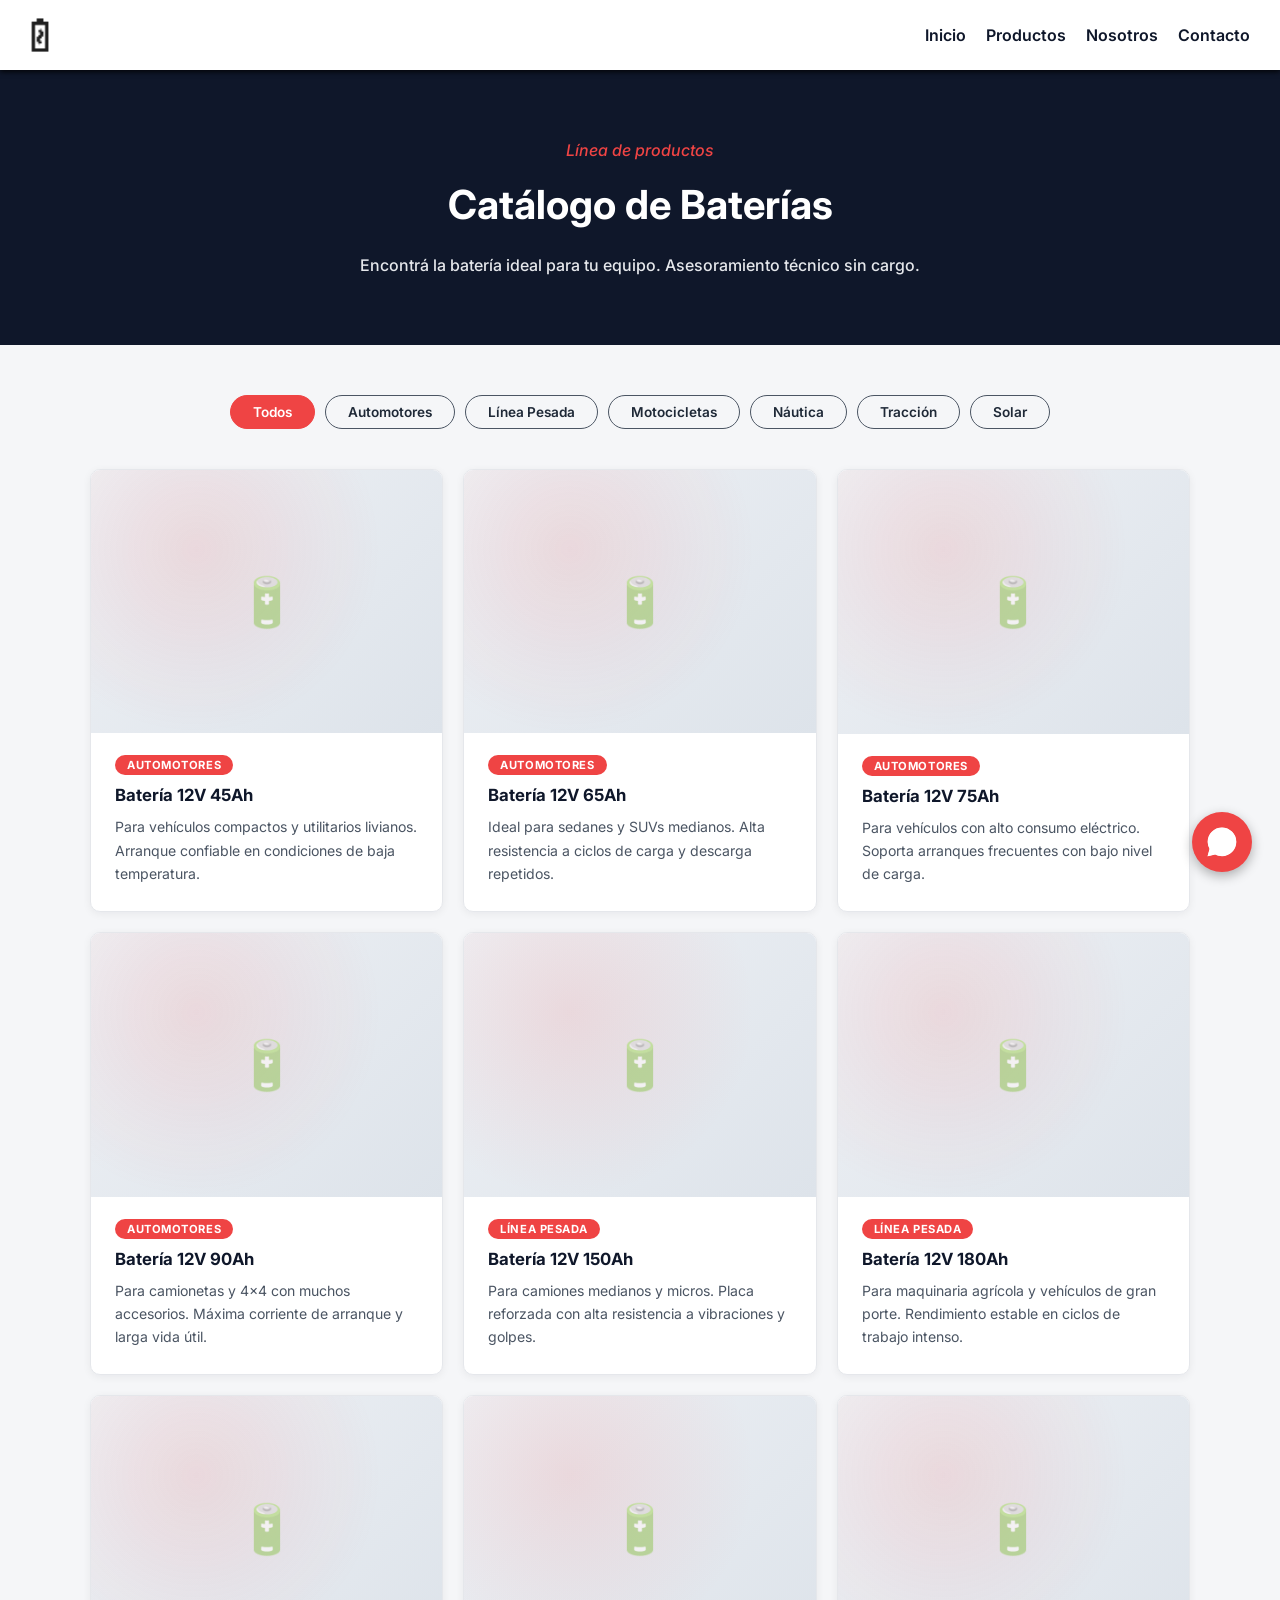
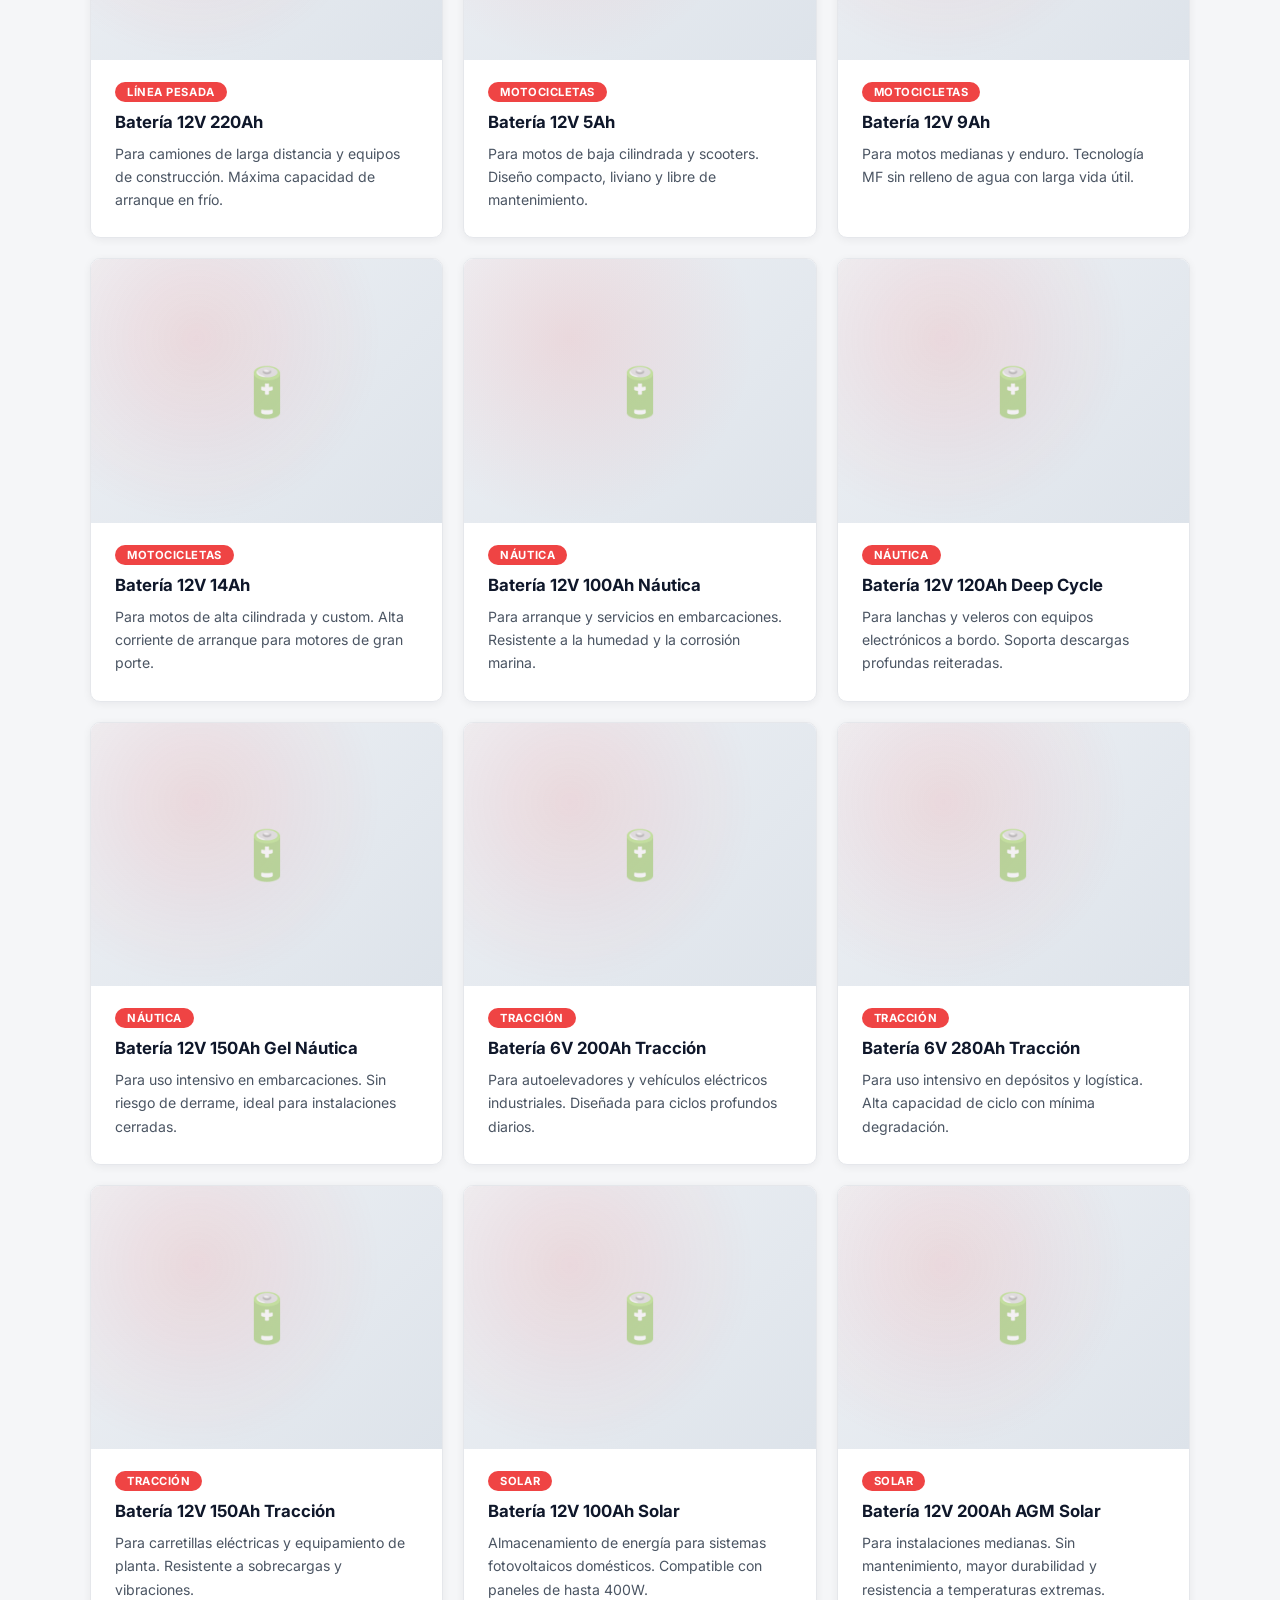
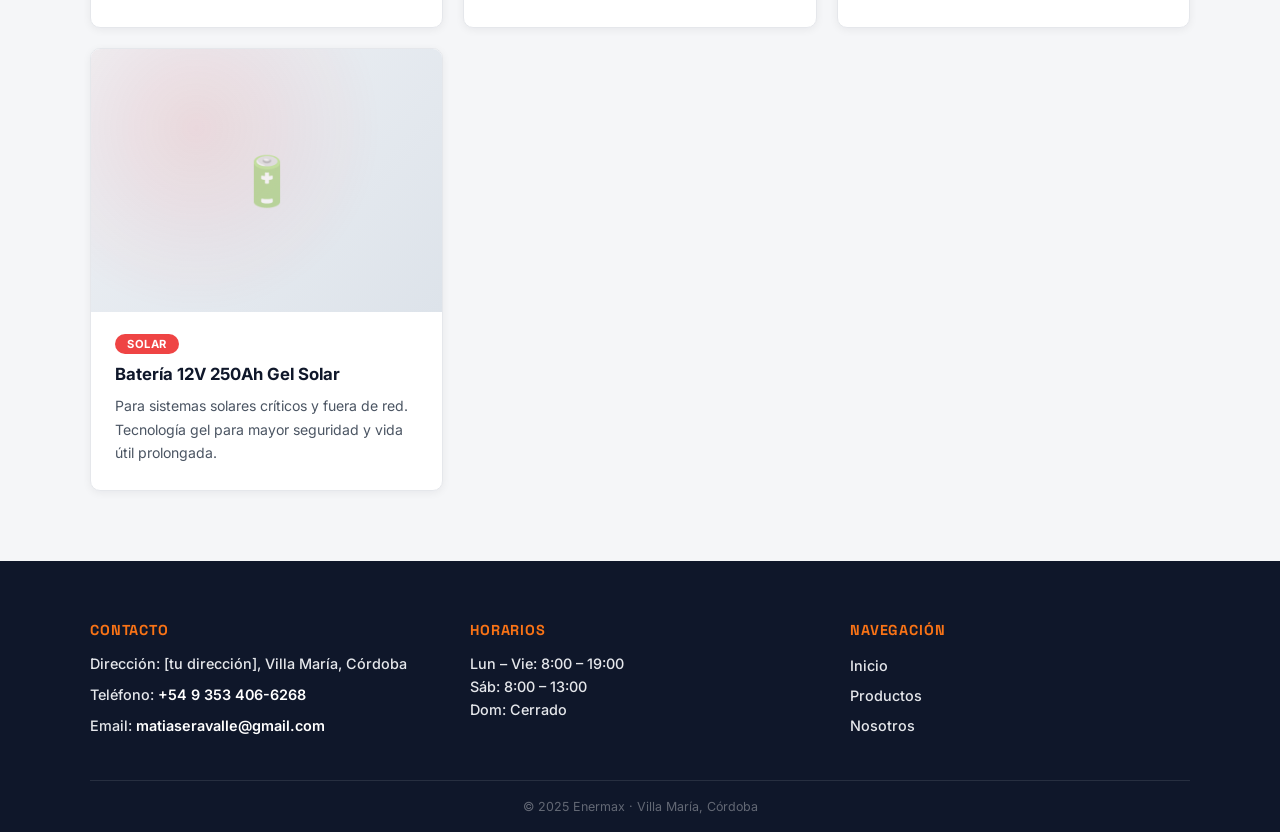
==== productos.html @ a3f7e670 "version 1 catalogo" ====
<!DOCTYPE html>
<html lang="es">
<head>
    <meta charset="UTF-8">
    <meta name="viewport" content="width=device-width, initial-scale=1.0">
    <meta name="description" content="Catálogo completo de baterías Enermax: automotores, línea pesada, motos, náutica, tracción y solar. Villa María, Córdoba.">
    <link rel="stylesheet" href="style.css">
    <link rel="stylesheet" href="productos.css">
    <title>Catálogo – Enermax</title>
    <link rel="preconnect" href="https://fonts.googleapis.com">
    <link rel="preconnect" href="https://fonts.gstatic.com" crossorigin>
    <link href="https://fonts.googleapis.com/css2?family=Inter:ital,opsz,wght@0,14..32,100..900;1,14..32,100..900&display=swap" rel="stylesheet">
    <link href="https://fonts.googleapis.com/css2?family=Space+Grotesk:wght@300..700&display=swap" rel="stylesheet">
</head>
<body>

    <header>
        <nav class="nav__container">
            <a href="index.html"><img src="imagenes/battery_change_24dp_1F1F1F_FILL0_wght400_GRAD0_opsz24.png" alt="Logo de Enermax" class="logo"></a>

            <button class="nav__toggle" id="navToggle" aria-label="Abrir menú" aria-expanded="false" aria-controls="navMenu">
                <span class="nav__toggle-bar"></span>
                <span class="nav__toggle-bar"></span>
                <span class="nav__toggle-bar"></span>
            </button>

            <ul class="ul__container" id="navMenu">
                <li class="link"><a href="index.html">Inicio</a></li>
                <li class="link"><a href="#catalogo">Productos</a></li>
                <li class="link"><a href="index.html#about">Nosotros</a></li>
                <li class="link"><a href="index.html#contacto">Contacto</a></li>
            </ul>
        </nav>
    </header>

    <main>
        <section class="cat__banner">
            <div class="cat__banner-content">
                <span class="cat__label">Línea de productos</span>
                <h1 class="cat__banner-title">Catálogo de Baterías</h1>
                <p class="cat__banner-desc">Encontrá la batería ideal para tu equipo. Asesoramiento técnico sin cargo.</p>
            </div>
        </section>

        <section class="catalogo__section" id="catalogo">
            <div class="filtros__container" role="group" aria-label="Filtrar por categoría">
                <button class="filtro__btn active" data-cat="todos">Todos</button>
                <button class="filtro__btn" data-cat="automotores">Automotores</button>
                <button class="filtro__btn" data-cat="pesada">Línea Pesada</button>
                <button class="filtro__btn" data-cat="motocicletas">Motocicletas</button>
                <button class="filtro__btn" data-cat="nautica">Náutica</button>
                <button class="filtro__btn" data-cat="traccion">Tracción</button>
                <button class="filtro__btn" data-cat="solar">Solar</button>
            </div>

            <div class="catalogo__grid" id="catalogoGrid"></div>
        </section>

        <!-- Modal de detalle de producto -->
        <div class="modal__overlay" id="prodModal" aria-hidden="true">
            <div class="modal" role="dialog" aria-modal="true" aria-labelledby="modalNombre">
                <button class="modal__close" id="modalClose" aria-label="Cerrar">&times;</button>
                <div class="modal__img" id="modalImg"></div>
                <div class="modal__body">
                    <span class="prod__badge" id="modalBadge"></span>
                    <h3 class="modal__nombre" id="modalNombre"></h3>
                    <p class="modal__desc" id="modalDesc"></p>
                    <a class="modal__wsp" id="modalWsp" href="#" target="_blank" rel="noopener noreferrer">
                        <img src="imagenes/WhatsApp.svg" alt="">
                        Consultar por WhatsApp
                    </a>
                </div>
            </div>
        </div>
    </main>

    <footer class="footer" id="contacto">
        <div class="footer__container">
            <div class="footer__col">
                <h3 class="footer__heading">Contacto</h3>
                <address class="footer__address">
                    <p>Dirección: [tu dirección], Villa María, Córdoba</p>
                    <p>Teléfono: <a href="tel:+5493534066268">+54 9 353 406-6268</a></p>
                    <p>Email: <a href="mailto:matiaseravalle@gmail.com">matiaseravalle@gmail.com</a></p>
                </address>
            </div>
            <div class="footer__col">
                <h3 class="footer__heading">Horarios</h3>
                <p>Lun – Vie: 8:00 – 19:00</p>
                <p>Sáb: 8:00 – 13:00</p>
                <p>Dom: Cerrado</p>
            </div>
            <div class="footer__col">
                <h3 class="footer__heading">Navegación</h3>
                <ul class="footer__nav-list">
                    <li><a href="index.html">Inicio</a></li>
                    <li><a href="#catalogo">Productos</a></li>
                    <li><a href="index.html#about">Nosotros</a></li>
                </ul>
            </div>
        </div>
        <div class="footer__bottom">
            <p>© 2025 Enermax · Villa María, Córdoba</p>
        </div>
    </footer>

    <a href="https://wa.me/5493534066268?text=Hola!%20Quiero%20consultar%20sobre%20bater%C3%ADas%20en%20Enermax." class="whatsapp-float" target="_blank" rel="noopener noreferrer" aria-label="Contactar por WhatsApp">
        <img src="imagenes/WhatsApp.svg" alt="WhatsApp">
    </a>

    <script src="productos.js"></script>
</body>
</html>
---- style.css ----
:root {
    --color-principal: #1F2937;
    --color-secundario: #4B5563;
    --color-acento: #F97316;
    --color-texto: #000000;
    --color-fondo: #FFFFFF;
    --color-terciario: #0F172A;
    --color-resalto: #EF4444;
    --color-claro: #E5E7EB;
}

html {
    overflow-x: hidden;
}

* {
    scroll-behavior: smooth;
    box-sizing: border-box;
}

body {
    margin: 0;
    font-family: "Inter", sans-serif;
    box-sizing: border-box;
    overflow-x: hidden;
}

header {
    position: fixed;
    top: 0;
    left: 0;
    width: 100%;
    height: 70px;
    background-color: #fff;
    z-index: 1000;
    box-shadow: 0 2px 5px #000c;
}

.nav__container {
    margin: 0;
    display: flex;
    justify-content: space-between;
    align-items: center;
    padding: 0px 20px;
    height: 100%;
}

.logo {
    height: 40px;
    width: auto;
    display: block;
}

.nav__toggle {
    display: none;
    flex-direction: column;
    justify-content: center;
    gap: 5px;
    width: 30px;
    height: 24px;
    background: none;
    border: none;
    cursor: pointer;
    padding: 0;
}

.nav__toggle-bar {
    display: block;
    width: 100%;
    height: 3px;
    background-color: var(--color-terciario);
    border-radius: 2px;
    transition: all 0.3s ease;
}

.nav__toggle.active .nav__toggle-bar:nth-child(1) {
    transform: translateY(8px) rotate(45deg);
}

.nav__toggle.active .nav__toggle-bar:nth-child(2) {
    opacity: 0;
}

.nav__toggle.active .nav__toggle-bar:nth-child(3) {
    transform: translateY(-8px) rotate(-45deg);
}

.ul__container {
    display: flex;
    flex-direction: row;
    list-style: none;
    margin: 0;
    padding: 0;
}

.link a {
    text-decoration: none;
    color: var(--color-terciario);
    padding: 10px 0;
    margin: 0 10px;
    font-weight: 600;
    position: relative;
}

.link a::after {
    content: '';
    position: absolute;
    width: 0;
    height: 2px;
    bottom: 10px;
    left: 0;
    background-color: var(--color-acento);
    transition: width 0.3s ease;
}

.link a:hover::after {
    width: 100%;
}

.hero {
    display: flex;
    height: calc(100vh - 70px);
    margin-top: 70px;
    background-image:
        linear-gradient(100deg, rgba(15, 23, 42, 0.92) 0%, rgba(15, 23, 42, 0.55) 45%, rgba(15, 23, 42, 0.15) 100%),
        url("imagenes/Gemini_Generated_Image_a4xaea4xaea4xaea.png");
    background-position: center;
    background-repeat: no-repeat;
    background-size: cover;
    align-items: center;
}

.hero__content {
    display: flex;
    flex-direction: column;
    color: var(--color-fondo);
    padding: 40px;
    text-align: left;
    max-width: 500px;
    width: 90%;
    margin-left: 30px;
    align-items: flex-start;
}

h1,
.hero__subtitulo,
.btn__container {
    padding: 10px 0;
}

h1 {
    margin: 0;
    font-size: 3.5em;
    color: var(--color-fondo);
}

.hero__subtitulo {
    color: var(--color-resalto);
    margin: 0;
    font-size: 1.3em;
    margin-top: -10px;
}

.hero__p {
    color: var(--color-claro);
    text-align: justify;
    margin: 0;
}

.btn__container {
    display: flex;
    gap: 30px;
}

#btn__baterias,
#btn__ubi {
    padding: 12px 30px;
    margin: 0;
    margin-top: 20px;
}

#btn__baterias {
    border-radius: 6px;
    border: 1.5px solid #EF4444;
    background-color: #EF4444;
    color: #fff;
}

#btn__ubi {
    border-radius: 6px;
    border: 1.5px solid var(--color-fondo);
    background-color: transparent;
    color: var(--color-fondo);
}

#btn__ubi:hover {
    cursor: pointer;
    border: 1.5px solid var(--color-resalto);
    color: var(--color-resalto);
    transition: all .1s ease-in;
}

#btn__baterias:hover {
    cursor: pointer;
    background-color: #cd3322;
    transition: all .1s ease-in;
    border-color: #cd3322;
}

.categorias__container {
    padding: 60px 20px;
    background-color: #f5f6f8;
}

.cat__label {
    font-weight: 500;
    color: var(--color-acento);
    font-style: oblique;
    display: block;
}

.cat__title {
    text-align: start;
    color: var(--color-principal);
    font-size: 2rem;
    margin-bottom: 40px;
    margin-top: 0;
}

.grid__categorias {
    display: grid;
    grid-template-columns: repeat(3, 1fr);
    gap: 20px;
    max-width: 1000px;
    margin: 0 auto;
}

.cat__item {
    display: flex;
    flex-direction: column;
    justify-content: center;
    align-items: center;
    gap: 12px;
    height: 150px;
    background-color: #f8fafc;
    border: 1px solid var(--color-secundario);
    border-radius: 8px;
    box-shadow: 0 2px 8px rgba(15, 23, 42, 0.06);
    text-decoration: none;
    transition: all 0.3s ease;
}

.cat__item h3 {
    color: var(--color-terciario);
    font-size: 1.3rem;
    font-weight: 600;
    margin: 0;
}

.cat__item:hover {
    transform: translateY(-5px);
    box-shadow: 0 10px 20px #0002;
    border-color: var(--color-resalto);
}

.cat__cta {
    font-size: 0.8rem;
    color: var(--color-secundario);
    font-weight: 500;
    transition: color 0.3s ease;
}

.cat__item:hover .cat__cta {
    color: var(--color-resalto);
    cursor: pointer;
}

.about__section {
    padding: 30px;
    display: flex;
    flex-direction: column;
    gap: 30px;
}

.about__main-content {
    display: flex;
    flex-direction: row;
    justify-content: space-around;
    align-items: center;
    background-color: #fff;
    padding: 40px;
    border-radius: 10px;
    border: 1.5px solid var(--color-principal);
}

.map__content {
    border-radius: 8px;
    box-shadow: 0 0 20px 1px #0009;
}

.about__section h2 {
    font-family: "Space Grotesk", sans-serif;
    color: var(--color-acento);
}

.about__section p {
    color: var(--color-terciario);
    font-weight: 500;
    text-align: justify;
    padding-right: 20px;
}

.about__map {
    display: flex;
    flex-direction: column;
    width: 100%;
    justify-content: center;
    align-items: center;
    margin: 0;
    margin-right: 0px;
}

.about__map iframe {
    width: 100%;          /* Ocupa todo el ancho disponible... */
    max-width: 300px;      /* ...pero como máximo se clava en 300px (acá manejás el tamaño) */
    aspect-ratio: 3 / 2;  /* Fuerza a que el mapa sea siempre la misma proporción */
    height: auto;         /* Permite que la altura se adapte a la proporción del ancho */
    border-radius: 12px;  /* Esquinas redondeadas que combinan con el resto de las tarjetas */
}

/* Footer */
.footer {
    background-color: var(--color-terciario);
    color: var(--color-fondo);
    padding: 60px 40px 0;
}

.footer__container {
    display: grid;
    grid-template-columns: repeat(3, 1fr);
    gap: 40px;
    max-width: 1100px;
    margin: 0 auto;
    padding-bottom: 40px;
    border-bottom: 1px solid rgba(255, 255, 255, 0.1);
}

.footer__heading {
    color: var(--color-acento);
    font-family: "Space Grotesk", sans-serif;
    font-size: 0.9rem;
    text-transform: uppercase;
    letter-spacing: 0.06em;
    margin: 0 0 16px;
}

.footer__address {
    display: flex;
    flex-direction: column;
    gap: 8px;
    font-style: normal;
}

.footer__col p {
    color: var(--color-claro);
    font-weight: 500;
    margin: 0 0 6px;
    font-size: 0.9rem;
}

.footer__address a {
    color: var(--color-fondo);
    text-decoration: none;
    font-weight: 600;
}

.footer__address a:hover {
    color: var(--color-acento);
}

.footer__wa-btn {
    display: inline-block;
    margin-top: 16px;
    padding: 9px 18px;
    background-color: var(--color-acento);
    color: #fff;
    text-decoration: none;
    border-radius: 6px;
    font-size: 0.85rem;
    font-weight: 600;
    transition: background-color 0.2s ease;
}

.footer__wa-btn:hover {
    background-color: var(--color-resalto);
    color: #fff;
}

.footer__nav-list {
    list-style: none;
    margin: 0;
    padding: 0;
    display: flex;
    flex-direction: column;
    gap: 10px;
}

.footer__nav-list a {
    color: var(--color-claro);
    text-decoration: none;
    font-weight: 500;
    font-size: 0.9rem;
    transition: color 0.2s ease;
}

.footer__nav-list a:hover {
    color: var(--color-acento);
}

.footer__bottom {
    text-align: center;
    padding: 18px 20px;
    color: rgba(255, 255, 255, 0.35);
    font-size: 0.78rem;
}

.footer__bottom p {
    margin: 0;
}

/* WhatsApp flotante */
.whatsapp-float {
    position: fixed;
    bottom: 28px;
    right: 28px;
    z-index: 1000;
    width: 60px;
    height: 60px;
    background-color: var(--color-resalto);
    border-radius: 50%;
    display: flex;
    align-items: center;
    justify-content: center;
    box-shadow: 0 4px 12px rgba(0, 0, 0, 0.3);
    transition: transform 0.2s ease, box-shadow 0.2s ease;
}

.whatsapp-float:hover {
    transform: scale(1.1);
    box-shadow: 0 6px 18px rgba(0, 0, 0, 0.35);
}

.whatsapp-float img {
    width: 34px;
    height: 34px;
    filter: brightness(0) invert(1);
}


/* ============================
   RESPONSIVE - Tablets y móviles
   ============================ */
@media (max-width: 768px) {

    /* Nav hamburguesa */
    .nav__toggle {
        display: flex;
    }

    .ul__container {
        position: fixed;
        top: 70px;
        left: 0;
        width: 100%;
        flex-direction: column;
        align-items: stretch;
        background-color: #fff;
        box-shadow: 0 4px 10px #0002;
        max-height: 0;
        overflow: hidden;
        transition: max-height 0.35s ease;
    }

    .ul__container.active {
        max-height: 300px;
    }

    .link {
        width: 100%;
        text-align: center;
        border-bottom: 1px solid #f0f0f0;
    }

    .link a {
        display: block;
        padding: 15px 0;
        margin: 0;
    }

    /* Hero (sin imagen de fondo en mobile) */
    .hero {
        height: auto;
        min-height: auto;
        margin-top: 70px;
        background-image: none;
        background-color: var(--color-terciario);
        padding: 50px 20px;
    }

    .hero__content {
        margin-left: 0;
        max-width: 100%;
        width: 100%;
        padding: 0;
        align-items: center;
        text-align: center;
    }

    h1 {
        font-size: 2.2em;
        padding: 0;
    }

    .hero__subtitulo {
        position: static;
        font-size: 1.1em;
        margin-top: 8px;
    }

    .hero__p {
        text-align: center;
        margin-top: 15px;
    }

    .btn__container {
        flex-direction: column;
        width: 100%;
        gap: 15px;
        margin-top: 20px;
    }

    #btn__baterias,
    #btn__ubi {
        width: 100%;
    }

    /* Categorías */
    .categorias__container {
        padding: 40px 15px;
    }

    .grid__categorias {
        grid-template-columns: repeat(2, 1fr);
        gap: 15px;
    }

    /* Sobre nosotros */
    .about__section {
        padding: 20px;
    }

    .about__main-content {
        flex-direction: column;
        padding: 25px;
    }

    .about__map {
        margin-right: 0;
        margin-top: 20px;
    }

    .about__map iframe {
        max-width: 100%;
    }

    /* Footer */
    .footer {
        padding: 40px 20px 0;
    }

    .footer__container {
        grid-template-columns: 1fr;
        gap: 28px;
    }
}

/* ============================
   Celulares chicos
   ============================ */
@media (max-width: 480px) {

    h1 {
        font-size: 1.6em;
    }

    .hero__subtitulo {
        font-size: 1.1em;
    }

    .grid__categorias {
        grid-template-columns: 1fr;
    }

    .cat__title {
        font-size: 1.5rem;
    }
}
---- productos.css ----
/* === Banner === */
.cat__banner {
    margin-top: 70px;
    background-color: var(--color-terciario);
    padding: 70px 20px;
    text-align: center;
}

.cat__banner-content {
    max-width: 600px;
    margin: 0 auto;
}

/* Animación de entrada del banner */
.cat__banner .cat__label {
    animation: fadeDown 0.6s ease both;
}

.cat__banner-title {
    animation: fadeDown 0.6s ease 0.1s both;
}

.cat__banner-desc {
    animation: fadeDown 0.6s ease 0.2s both;
}

@keyframes fadeDown {
    from {
        opacity: 0;
        transform: translateY(-15px);
    }
    to {
        opacity: 1;
        transform: translateY(0);
    }
}

.cat__banner .cat__label {
    font-weight: 500;
    color: var(--color-resalto);
    font-style: oblique;
    display: block;
    margin-bottom: 10px;
}

.cat__banner-title {
    color: var(--color-fondo);
    font-size: 2.5rem;
    margin: 0 0 16px;
}

.cat__banner-desc {
    color: var(--color-claro);
    margin: 0;
    font-size: 1rem;
    font-weight: 500;
}

/* === Sección catálogo === */
.catalogo__section {
    padding: 50px 20px 70px;
    background-color: #f5f6f8;
    min-height: 100vh;
}

/* === Filtros === */
.filtros__container {
    display: flex;
    flex-wrap: wrap;
    gap: 10px;
    justify-content: center;
    margin-bottom: 40px;
}

.filtro__btn {
    padding: 8px 22px;
    border-radius: 30px;
    border: 1.5px solid var(--color-secundario);
    background-color: transparent;
    color: var(--color-principal);
    font-family: "Inter", sans-serif;
    font-weight: 600;
    font-size: 0.85rem;
    cursor: pointer;
    transition: all 0.2s ease;
}

.filtro__btn:hover,
.filtro__btn.active {
    background-color: var(--color-resalto);
    border-color: var(--color-resalto);
    color: #fff;
}

.filtro__btn:hover {
    transform: translateY(-2px);
}

.filtro__btn:active {
    transform: translateY(0);
}

/* === Grid de productos === */
.catalogo__grid {
    display: grid;
    grid-template-columns: repeat(3, 1fr);
    gap: 20px;
    max-width: 1100px;
    margin: 0 auto;
}

/* === Tarjeta de producto === */
.prod__card {
    background-color: #fff;
    border: 1px solid var(--color-claro);
    border-radius: 10px;
    overflow: hidden;
    box-shadow: 0 2px 8px rgba(15, 23, 42, 0.06);
    transition: transform 0.3s ease, box-shadow 0.3s ease, border-color 0.3s ease;
    display: flex;
    flex-direction: column;
    /* Estado inicial para la animación de aparición */
    opacity: 0;
    transform: translateY(20px);
    animation: cardIn 0.45s ease forwards;
}

.prod__card {
    cursor: pointer;
}

.prod__card:hover {
    transform: translateY(-6px);
    box-shadow: 0 12px 26px rgba(0, 0, 0, 0.12);
    border-color: var(--color-resalto);
}

.prod__card:focus-visible {
    outline: 2px solid var(--color-resalto);
    outline-offset: 3px;
}

@keyframes cardIn {
    to {
        opacity: 1;
        transform: translateY(0);
    }
}

/* Área de imagen del producto */
.prod__img {
    position: relative;
    width: 100%;
    aspect-ratio: 4 / 3;
    background:
        radial-gradient(circle at 30% 30%, rgba(239, 68, 68, 0.12), transparent 60%),
        linear-gradient(135deg, #eef1f5 0%, #dde3ea 100%);
    display: flex;
    align-items: center;
    justify-content: center;
    overflow: hidden;
}

.prod__img img {
    width: 100%;
    height: 100%;
    object-fit: cover;
    transition: transform 0.4s ease;
}

.prod__card:hover .prod__img img {
    transform: scale(1.05);
}

.prod__img-icon {
    font-size: 3rem;
    opacity: 0.55;
    filter: grayscale(0.2);
    transition: transform 0.4s ease;
}

.prod__card:hover .prod__img-icon {
    transform: scale(1.12);
}

/* Cuerpo de la tarjeta */
.prod__body {
    padding: 22px 24px 26px;
    display: flex;
    flex-direction: column;
    gap: 10px;
}

/* El badge entra con un pequeño rebote al pasar el mouse */
.prod__card:hover .prod__badge {
    transform: scale(1.06);
}

.prod__badge {
    transition: transform 0.25s ease;
}

.prod__badge {
    display: inline-block;
    padding: 3px 12px;
    background-color: var(--color-resalto);
    color: #fff;
    font-size: 0.7rem;
    font-weight: 700;
    border-radius: 30px;
    text-transform: uppercase;
    letter-spacing: 0.05em;
    align-self: flex-start;
}

.prod__nombre {
    color: var(--color-terciario);
    font-size: 1.05rem;
    font-weight: 700;
    margin: 0;
}

.prod__desc {
    color: var(--color-secundario);
    font-size: 0.88rem;
    line-height: 1.65;
    margin: 0;
}

/* === Sin resultados === */
.catalogo__vacio {
    grid-column: 1 / -1;
    text-align: center;
    padding: 60px 20px;
    color: var(--color-secundario);
    font-weight: 500;
}

/* === Responsive === */
@media (max-width: 768px) {
    .cat__banner {
        padding: 50px 20px;
    }

    .cat__banner-title {
        font-size: 1.9rem;
    }

    .catalogo__grid {
        grid-template-columns: repeat(2, 1fr);
    }
}

@media (max-width: 480px) {
    .cat__banner-title {
        font-size: 1.5rem;
    }

    .catalogo__grid {
        grid-template-columns: 1fr;
    }

    .filtros__container {
        gap: 8px;
    }

    .filtro__btn {
        font-size: 0.8rem;
        padding: 7px 16px;
    }
}

/* === Modal de detalle === */
.modal__overlay {
    position: fixed;
    inset: 0;
    z-index: 1000;
    display: flex;
    align-items: center;
    justify-content: center;
    padding: 20px;
    background-color: rgba(15, 23, 42, 0.6);
    backdrop-filter: blur(3px);
    opacity: 0;
    visibility: hidden;
    transition: opacity 0.25s ease, visibility 0.25s ease;
}

.modal__overlay.active {
    opacity: 1;
    visibility: visible;
}

.modal {
    position: relative;
    background-color: #fff;
    border-radius: 14px;
    overflow: hidden;
    width: 100%;
    max-width: 460px;
    box-shadow: 0 20px 50px rgba(0, 0, 0, 0.3);
    transform: translateY(20px) scale(0.97);
    transition: transform 0.25s ease;
}

.modal__overlay.active .modal {
    transform: translateY(0) scale(1);
}

.modal__close {
    position: absolute;
    top: 12px;
    right: 12px;
    width: 36px;
    height: 36px;
    border: none;
    border-radius: 50%;
    background-color: rgba(255, 255, 255, 0.85);
    color: var(--color-terciario);
    font-size: 1.6rem;
    line-height: 1;
    cursor: pointer;
    display: flex;
    align-items: center;
    justify-content: center;
    transition: background-color 0.2s ease, transform 0.2s ease;
}

.modal__close:hover {
    background-color: var(--color-resalto);
    color: #fff;
    transform: rotate(90deg);
}

.modal__img {
    width: 100%;
    aspect-ratio: 4 / 3;
    background:
        radial-gradient(circle at 30% 30%, rgba(239, 68, 68, 0.12), transparent 60%),
        linear-gradient(135deg, #eef1f5 0%, #dde3ea 100%);
    display: flex;
    align-items: center;
    justify-content: center;
    overflow: hidden;
}

.modal__img img {
    width: 100%;
    height: 100%;
    object-fit: cover;
}

.modal__img .prod__img-icon {
    font-size: 4rem;
    opacity: 0.55;
}

.modal__body {
    padding: 24px 26px 28px;
    display: flex;
    flex-direction: column;
    gap: 12px;
}

.modal__nombre {
    color: var(--color-terciario);
    font-size: 1.35rem;
    font-weight: 700;
    margin: 0;
}

.modal__desc {
    color: var(--color-secundario);
    font-size: 0.95rem;
    line-height: 1.7;
    margin: 0;
}

.modal__wsp {
    display: inline-flex;
    align-items: center;
    justify-content: center;
    gap: 10px;
    margin-top: 6px;
    padding: 13px 20px;
    background-color: #25d366;
    color: #fff;
    font-weight: 700;
    font-size: 0.95rem;
    text-decoration: none;
    border-radius: 30px;
    transition: background-color 0.2s ease, transform 0.2s ease;
}

.modal__wsp img {
    width: 22px;
    height: 22px;
}

.modal__wsp:hover {
    background-color: #1ebe57;
    transform: translateY(-2px);
}

/* === Accesibilidad: desactivar animaciones si el usuario lo prefiere === */
@media (prefers-reduced-motion: reduce) {
    .cat__banner .cat__label,
    .cat__banner-title,
    .cat__banner-desc,
    .prod__card {
        animation: none;
        opacity: 1;
        transform: none;
    }

    .prod__card,
    .filtro__btn,
    .prod__badge,
    .modal,
    .modal__overlay,
    .modal__close,
    .modal__wsp {
        transition: none;
    }
}
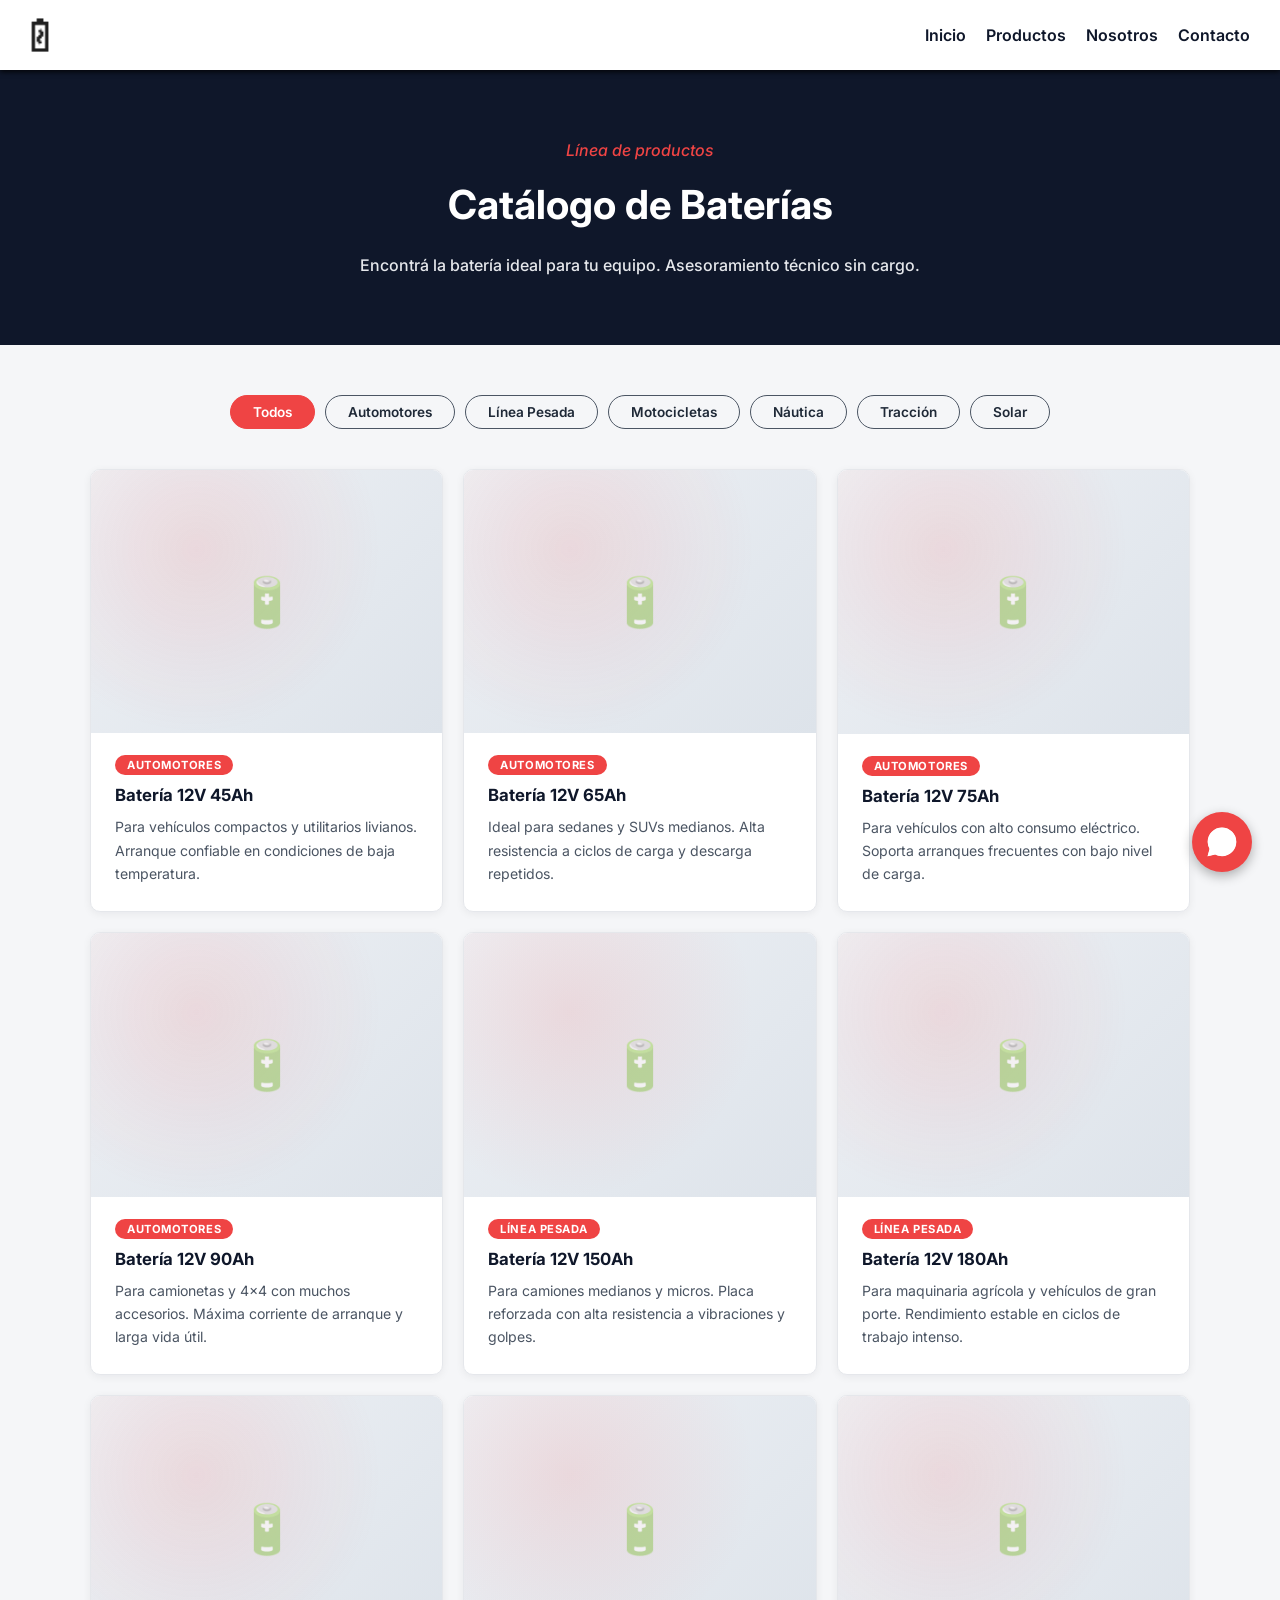
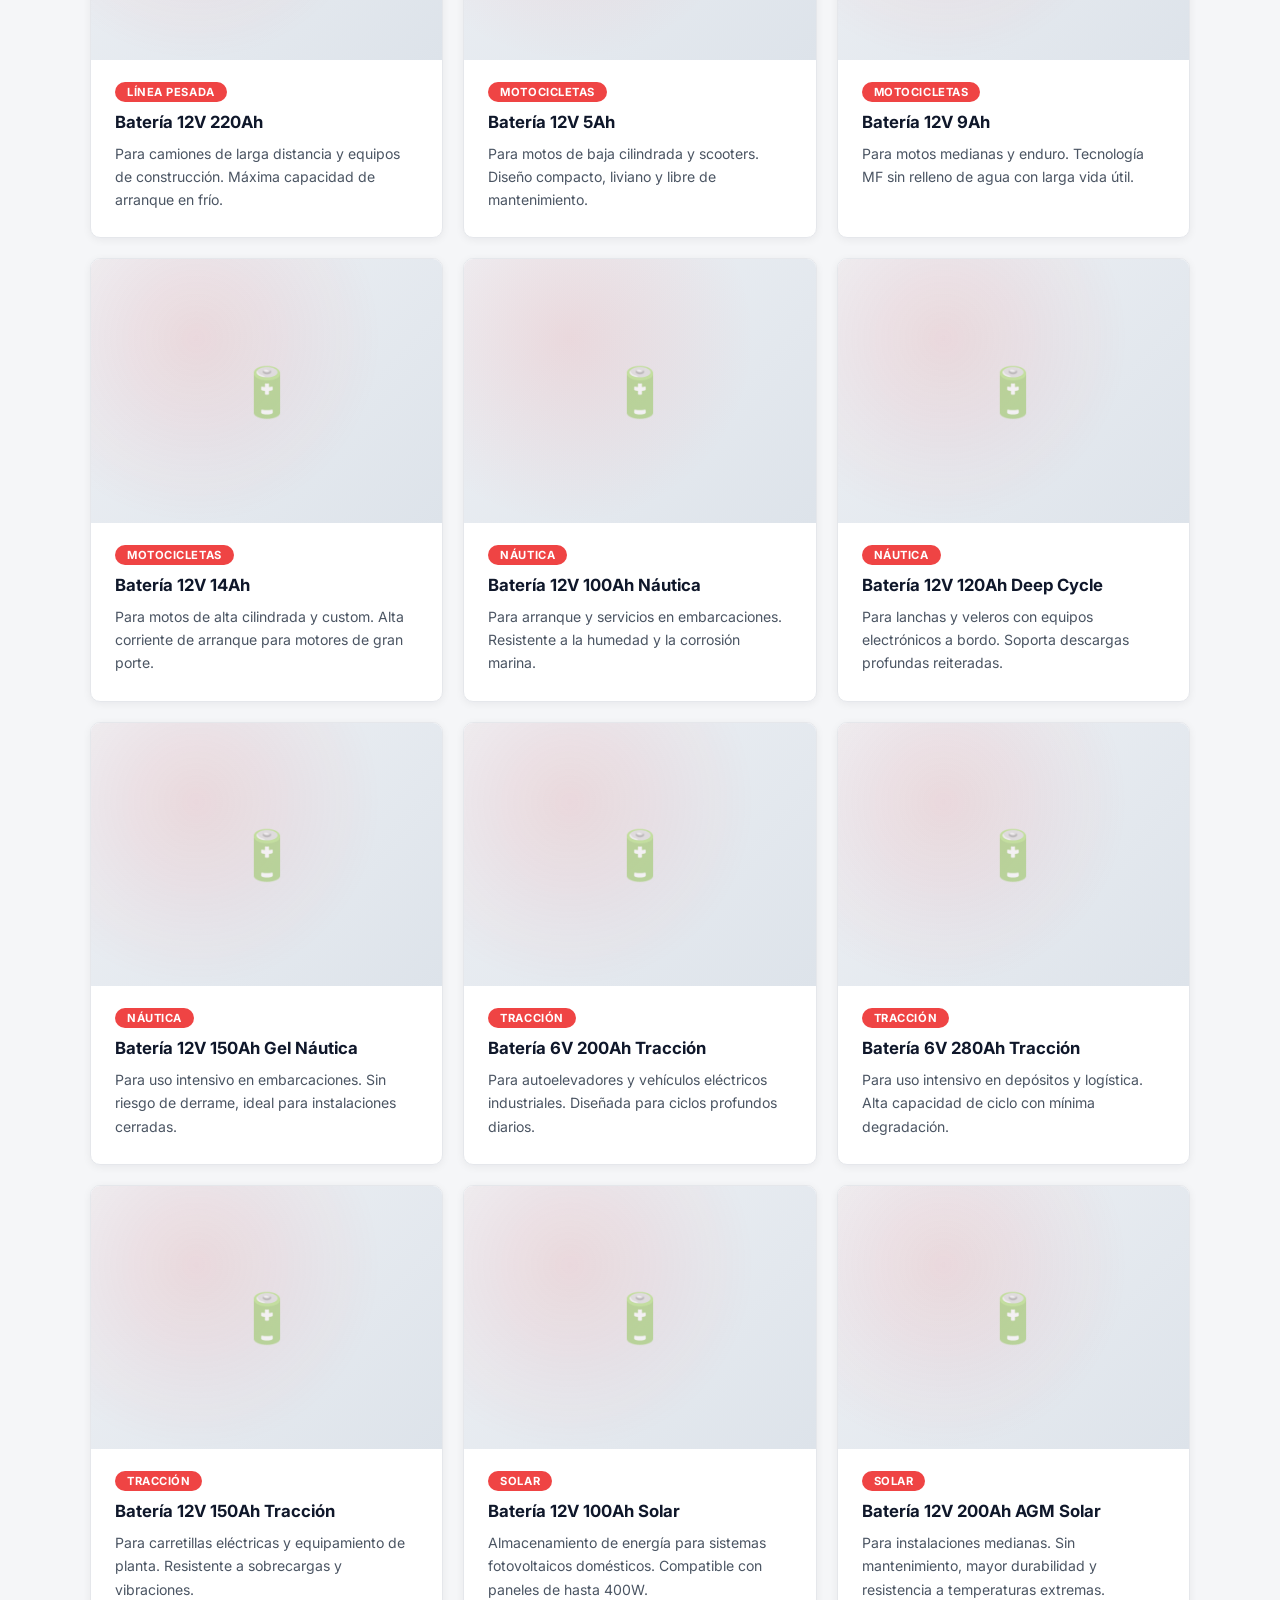
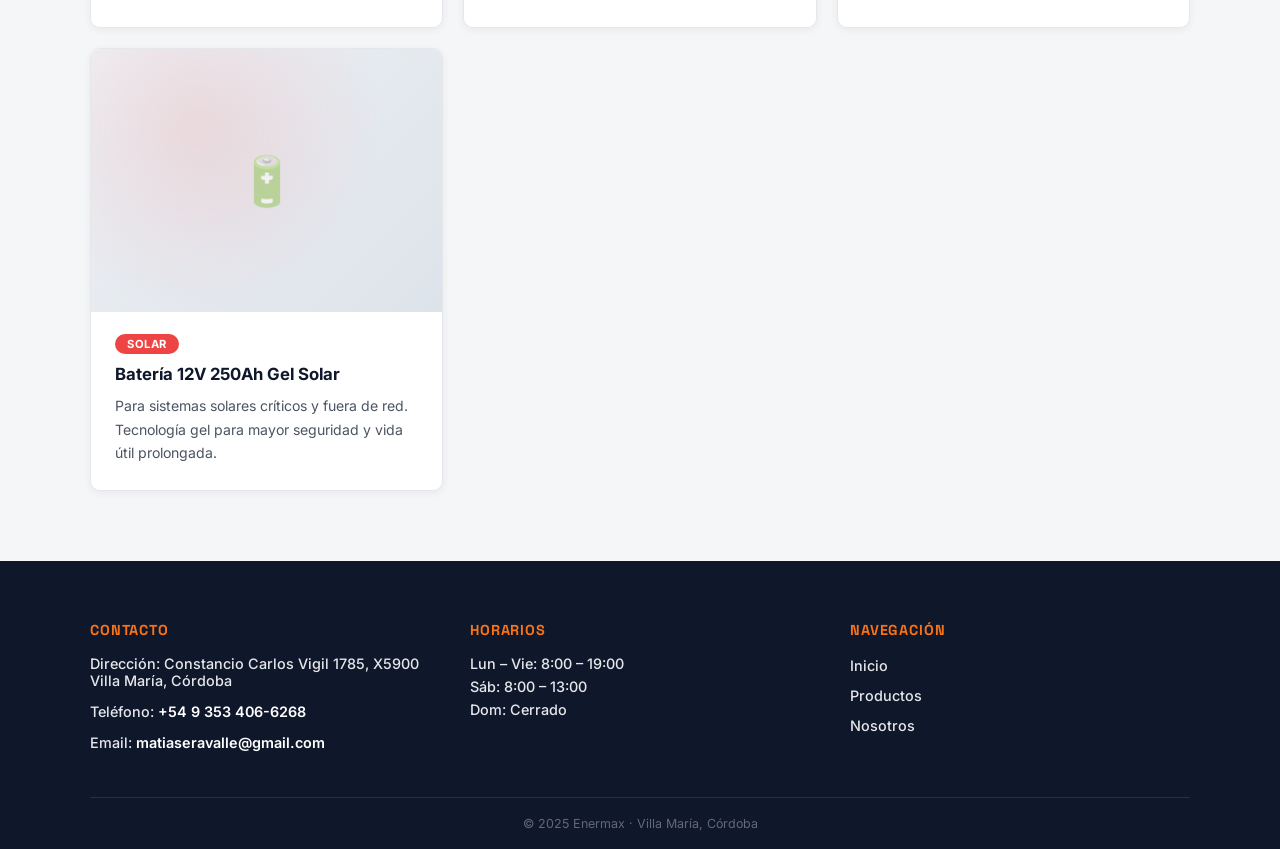
==== commit 6c01eecb: "version 1 final" ====
--- a/productos.html
+++ b/productos.html
@@ -1,22 +1,67 @@
 <!DOCTYPE html>
-<html lang="es">
+<html lang="es-AR">
 <head>
     <meta charset="UTF-8">
     <meta name="viewport" content="width=device-width, initial-scale=1.0">
-    <meta name="description" content="Catálogo completo de baterías Enermax: automotores, línea pesada, motos, náutica, tracción y solar. Villa María, Córdoba.">
+    <title>Catálogo de baterías | Enermax Villa María, Córdoba</title>
+    <meta name="description" content="Catálogo de baterías Enermax: automotores, línea pesada, motos, náutica, tracción y solar. Encontrá la batería ideal para tu equipo en Villa María, Córdoba.">
+    <link rel="canonical" href="https://www.enermax.com.ar/productos.html">
+    <meta name="robots" content="index, follow">
+    <meta name="author" content="Enermax">
+    <meta name="theme-color" content="#0f172a">
+
+    <!-- Open Graph -->
+    <meta property="og:type" content="website">
+    <meta property="og:site_name" content="Enermax">
+    <meta property="og:locale" content="es_AR">
+    <meta property="og:title" content="Catálogo de baterías | Enermax Villa María, Córdoba">
+    <meta property="og:description" content="Baterías para automotores, línea pesada, motos, náutica, tracción y solar. Asesoramiento técnico sin cargo.">
+    <meta property="og:url" content="https://www.enermax.com.ar/productos.html">
+    <meta property="og:image" content="https://www.enermax.com.ar/imagenes/hero.webp">
+
+    <!-- Twitter Cards -->
+    <meta name="twitter:card" content="summary_large_image">
+    <meta name="twitter:title" content="Catálogo de baterías | Enermax">
+    <meta name="twitter:description" content="Automotores, línea pesada, motos, náutica, tracción y solar.">
+    <meta name="twitter:image" content="https://www.enermax.com.ar/imagenes/hero.webp">
+
+    <link rel="icon" href="imagenes/battery_change_24dp_1F1F1F_FILL0_wght400_GRAD0_opsz24.png" type="image/png">
+    <link rel="apple-touch-icon" href="imagenes/battery_change_24dp_1F1F1F_FILL0_wght400_GRAD0_opsz24.png">
+
     <link rel="stylesheet" href="style.css">
     <link rel="stylesheet" href="productos.css">
-    <title>Catálogo – Enermax</title>
     <link rel="preconnect" href="https://fonts.googleapis.com">
     <link rel="preconnect" href="https://fonts.gstatic.com" crossorigin>
     <link href="https://fonts.googleapis.com/css2?family=Inter:ital,opsz,wght@0,14..32,100..900;1,14..32,100..900&display=swap" rel="stylesheet">
     <link href="https://fonts.googleapis.com/css2?family=Space+Grotesk:wght@300..700&display=swap" rel="stylesheet">
+
+    <!-- Migas de pan -->
+    <script type="application/ld+json">
+    {
+      "@context": "https://schema.org",
+      "@type": "BreadcrumbList",
+      "itemListElement": [
+        {
+          "@type": "ListItem",
+          "position": 1,
+          "name": "Inicio",
+          "item": "https://www.enermax.com.ar/"
+        },
+        {
+          "@type": "ListItem",
+          "position": 2,
+          "name": "Catálogo de baterías",
+          "item": "https://www.enermax.com.ar/productos.html"
+        }
+      ]
+    }
+    </script>
 </head>
 <body>
 
     <header>
         <nav class="nav__container">
-            <a href="index.html"><img src="imagenes/battery_change_24dp_1F1F1F_FILL0_wght400_GRAD0_opsz24.png" alt="Logo de Enermax" class="logo"></a>
+            <a href="index.html" aria-label="Enermax - Inicio"><img src="imagenes/battery_change_24dp_1F1F1F_FILL0_wght400_GRAD0_opsz24.png" alt="Logo de Enermax" class="logo" width="48" height="48"></a>
 
             <button class="nav__toggle" id="navToggle" aria-label="Abrir menú" aria-expanded="false" aria-controls="navMenu">
                 <span class="nav__toggle-bar"></span>
@@ -43,6 +88,7 @@
         </section>
 
         <section class="catalogo__section" id="catalogo">
+            <h2 class="sr-only">Catálogo de baterías por categoría</h2>
             <div class="filtros__container" role="group" aria-label="Filtrar por categoría">
                 <button class="filtro__btn active" data-cat="todos">Todos</button>
                 <button class="filtro__btn" data-cat="automotores">Automotores</button>
@@ -53,7 +99,161 @@
                 <button class="filtro__btn" data-cat="solar">Solar</button>
             </div>
 
-            <div class="catalogo__grid" id="catalogoGrid"></div>
+            <div class="catalogo__grid" id="catalogoGrid">
+                <!-- Productos renderizados en HTML para indexación SEO. El JS los reemplaza para el filtrado interactivo. -->
+                <article class="prod__card" data-cat="automotores">
+                    <div class="prod__img"><span class="prod__img-icon">🔋</span></div>
+                    <div class="prod__body">
+                        <span class="prod__badge">Automotores</span>
+                        <h3 class="prod__nombre">Batería 12V 45Ah</h3>
+                        <p class="prod__desc">Para vehículos compactos y utilitarios livianos. Arranque confiable en condiciones de baja temperatura.</p>
+                    </div>
+                </article>
+                <article class="prod__card" data-cat="automotores">
+                    <div class="prod__img"><span class="prod__img-icon">🔋</span></div>
+                    <div class="prod__body">
+                        <span class="prod__badge">Automotores</span>
+                        <h3 class="prod__nombre">Batería 12V 65Ah</h3>
+                        <p class="prod__desc">Ideal para sedanes y SUVs medianos. Alta resistencia a ciclos de carga y descarga repetidos.</p>
+                    </div>
+                </article>
+                <article class="prod__card" data-cat="automotores">
+                    <div class="prod__img"><span class="prod__img-icon">🔋</span></div>
+                    <div class="prod__body">
+                        <span class="prod__badge">Automotores</span>
+                        <h3 class="prod__nombre">Batería 12V 75Ah</h3>
+                        <p class="prod__desc">Para vehículos con alto consumo eléctrico. Soporta arranques frecuentes con bajo nivel de carga.</p>
+                    </div>
+                </article>
+                <article class="prod__card" data-cat="automotores">
+                    <div class="prod__img"><span class="prod__img-icon">🔋</span></div>
+                    <div class="prod__body">
+                        <span class="prod__badge">Automotores</span>
+                        <h3 class="prod__nombre">Batería 12V 90Ah</h3>
+                        <p class="prod__desc">Para camionetas y 4x4 con muchos accesorios. Máxima corriente de arranque y larga vida útil.</p>
+                    </div>
+                </article>
+                <article class="prod__card" data-cat="pesada">
+                    <div class="prod__img"><span class="prod__img-icon">🔋</span></div>
+                    <div class="prod__body">
+                        <span class="prod__badge">Línea Pesada</span>
+                        <h3 class="prod__nombre">Batería 12V 150Ah</h3>
+                        <p class="prod__desc">Para camiones medianos y micros. Placa reforzada con alta resistencia a vibraciones y golpes.</p>
+                    </div>
+                </article>
+                <article class="prod__card" data-cat="pesada">
+                    <div class="prod__img"><span class="prod__img-icon">🔋</span></div>
+                    <div class="prod__body">
+                        <span class="prod__badge">Línea Pesada</span>
+                        <h3 class="prod__nombre">Batería 12V 180Ah</h3>
+                        <p class="prod__desc">Para maquinaria agrícola y vehículos de gran porte. Rendimiento estable en ciclos de trabajo intenso.</p>
+                    </div>
+                </article>
+                <article class="prod__card" data-cat="pesada">
+                    <div class="prod__img"><span class="prod__img-icon">🔋</span></div>
+                    <div class="prod__body">
+                        <span class="prod__badge">Línea Pesada</span>
+                        <h3 class="prod__nombre">Batería 12V 220Ah</h3>
+                        <p class="prod__desc">Para camiones de larga distancia y equipos de construcción. Máxima capacidad de arranque en frío.</p>
+                    </div>
+                </article>
+                <article class="prod__card" data-cat="motocicletas">
+                    <div class="prod__img"><span class="prod__img-icon">🔋</span></div>
+                    <div class="prod__body">
+                        <span class="prod__badge">Motocicletas</span>
+                        <h3 class="prod__nombre">Batería 12V 5Ah</h3>
+                        <p class="prod__desc">Para motos de baja cilindrada y scooters. Diseño compacto, liviano y libre de mantenimiento.</p>
+                    </div>
+                </article>
+                <article class="prod__card" data-cat="motocicletas">
+                    <div class="prod__img"><span class="prod__img-icon">🔋</span></div>
+                    <div class="prod__body">
+                        <span class="prod__badge">Motocicletas</span>
+                        <h3 class="prod__nombre">Batería 12V 9Ah</h3>
+                        <p class="prod__desc">Para motos medianas y enduro. Tecnología MF sin relleno de agua con larga vida útil.</p>
+                    </div>
+                </article>
+                <article class="prod__card" data-cat="motocicletas">
+                    <div class="prod__img"><span class="prod__img-icon">🔋</span></div>
+                    <div class="prod__body">
+                        <span class="prod__badge">Motocicletas</span>
+                        <h3 class="prod__nombre">Batería 12V 14Ah</h3>
+                        <p class="prod__desc">Para motos de alta cilindrada y custom. Alta corriente de arranque para motores de gran porte.</p>
+                    </div>
+                </article>
+                <article class="prod__card" data-cat="nautica">
+                    <div class="prod__img"><span class="prod__img-icon">🔋</span></div>
+                    <div class="prod__body">
+                        <span class="prod__badge">Náutica</span>
+                        <h3 class="prod__nombre">Batería 12V 100Ah Náutica</h3>
+                        <p class="prod__desc">Para arranque y servicios en embarcaciones. Resistente a la humedad y la corrosión marina.</p>
+                    </div>
+                </article>
+                <article class="prod__card" data-cat="nautica">
+                    <div class="prod__img"><span class="prod__img-icon">🔋</span></div>
+                    <div class="prod__body">
+                        <span class="prod__badge">Náutica</span>
+                        <h3 class="prod__nombre">Batería 12V 120Ah Deep Cycle</h3>
+                        <p class="prod__desc">Para lanchas y veleros con equipos electrónicos a bordo. Soporta descargas profundas reiteradas.</p>
+                    </div>
+                </article>
+                <article class="prod__card" data-cat="nautica">
+                    <div class="prod__img"><span class="prod__img-icon">🔋</span></div>
+                    <div class="prod__body">
+                        <span class="prod__badge">Náutica</span>
+                        <h3 class="prod__nombre">Batería 12V 150Ah Gel Náutica</h3>
+                        <p class="prod__desc">Para uso intensivo en embarcaciones. Sin riesgo de derrame, ideal para instalaciones cerradas.</p>
+                    </div>
+                </article>
+                <article class="prod__card" data-cat="traccion">
+                    <div class="prod__img"><span class="prod__img-icon">🔋</span></div>
+                    <div class="prod__body">
+                        <span class="prod__badge">Tracción</span>
+                        <h3 class="prod__nombre">Batería 6V 200Ah Tracción</h3>
+                        <p class="prod__desc">Para autoelevadores y vehículos eléctricos industriales. Diseñada para ciclos profundos diarios.</p>
+                    </div>
+                </article>
+                <article class="prod__card" data-cat="traccion">
+                    <div class="prod__img"><span class="prod__img-icon">🔋</span></div>
+                    <div class="prod__body">
+                        <span class="prod__badge">Tracción</span>
+                        <h3 class="prod__nombre">Batería 6V 280Ah Tracción</h3>
+                        <p class="prod__desc">Para uso intensivo en depósitos y logística. Alta capacidad de ciclo con mínima degradación.</p>
+                    </div>
+                </article>
+                <article class="prod__card" data-cat="traccion">
+                    <div class="prod__img"><span class="prod__img-icon">🔋</span></div>
+                    <div class="prod__body">
+                        <span class="prod__badge">Tracción</span>
+                        <h3 class="prod__nombre">Batería 12V 150Ah Tracción</h3>
+                        <p class="prod__desc">Para carretillas eléctricas y equipamiento de planta. Resistente a sobrecargas y vibraciones.</p>
+                    </div>
+                </article>
+                <article class="prod__card" data-cat="solar">
+                    <div class="prod__img"><span class="prod__img-icon">🔋</span></div>
+                    <div class="prod__body">
+                        <span class="prod__badge">Solar</span>
+                        <h3 class="prod__nombre">Batería 12V 100Ah Solar</h3>
+                        <p class="prod__desc">Almacenamiento de energía para sistemas fotovoltaicos domésticos. Compatible con paneles de hasta 400W.</p>
+                    </div>
+                </article>
+                <article class="prod__card" data-cat="solar">
+                    <div class="prod__img"><span class="prod__img-icon">🔋</span></div>
+                    <div class="prod__body">
+                        <span class="prod__badge">Solar</span>
+                        <h3 class="prod__nombre">Batería 12V 200Ah AGM Solar</h3>
+                        <p class="prod__desc">Para instalaciones medianas. Sin mantenimiento, mayor durabilidad y resistencia a temperaturas extremas.</p>
+                    </div>
+                </article>
+                <article class="prod__card" data-cat="solar">
+                    <div class="prod__img"><span class="prod__img-icon">🔋</span></div>
+                    <div class="prod__body">
+                        <span class="prod__badge">Solar</span>
+                        <h3 class="prod__nombre">Batería 12V 250Ah Gel Solar</h3>
+                        <p class="prod__desc">Para sistemas solares críticos y fuera de red. Tecnología gel para mayor seguridad y vida útil prolongada.</p>
+                    </div>
+                </article>
+            </div>
         </section>
 
         <!-- Modal de detalle de producto -->
@@ -79,7 +279,7 @@
             <div class="footer__col">
                 <h3 class="footer__heading">Contacto</h3>
                 <address class="footer__address">
-                    <p>Dirección: [tu dirección], Villa María, Córdoba</p>
+                    <p>Dirección: Constancio Carlos Vigil 1785, X5900 Villa María, Córdoba</p>
                     <p>Teléfono: <a href="tel:+5493534066268">+54 9 353 406-6268</a></p>
                     <p>Email: <a href="mailto:matiaseravalle@gmail.com">matiaseravalle@gmail.com</a></p>
                 </address>
@@ -105,7 +305,7 @@
     </footer>
 
     <a href="https://wa.me/5493534066268?text=Hola!%20Quiero%20consultar%20sobre%20bater%C3%ADas%20en%20Enermax." class="whatsapp-float" target="_blank" rel="noopener noreferrer" aria-label="Contactar por WhatsApp">
-        <img src="imagenes/WhatsApp.svg" alt="WhatsApp">
+        <img src="imagenes/WhatsApp.svg" alt="" width="32" height="32">
     </a>
 
     <script src="productos.js"></script>
--- a/style.css
+++ b/style.css
@@ -11,6 +11,19 @@
 
 html {
     overflow-x: hidden;
+}
+
+/* Oculto visualmente pero accesible para lectores de pantalla y SEO */
+.sr-only {
+    position: absolute;
+    width: 1px;
+    height: 1px;
+    padding: 0;
+    margin: -1px;
+    overflow: hidden;
+    clip: rect(0, 0, 0, 0);
+    white-space: nowrap;
+    border: 0;
 }
 
 * {
@@ -123,7 +136,7 @@
     margin-top: 70px;
     background-image:
         linear-gradient(100deg, rgba(15, 23, 42, 0.92) 0%, rgba(15, 23, 42, 0.55) 45%, rgba(15, 23, 42, 0.15) 100%),
-        url("imagenes/Gemini_Generated_Image_a4xaea4xaea4xaea.png");
+        url("imagenes/hero.webp");
     background-position: center;
     background-repeat: no-repeat;
     background-size: cover;
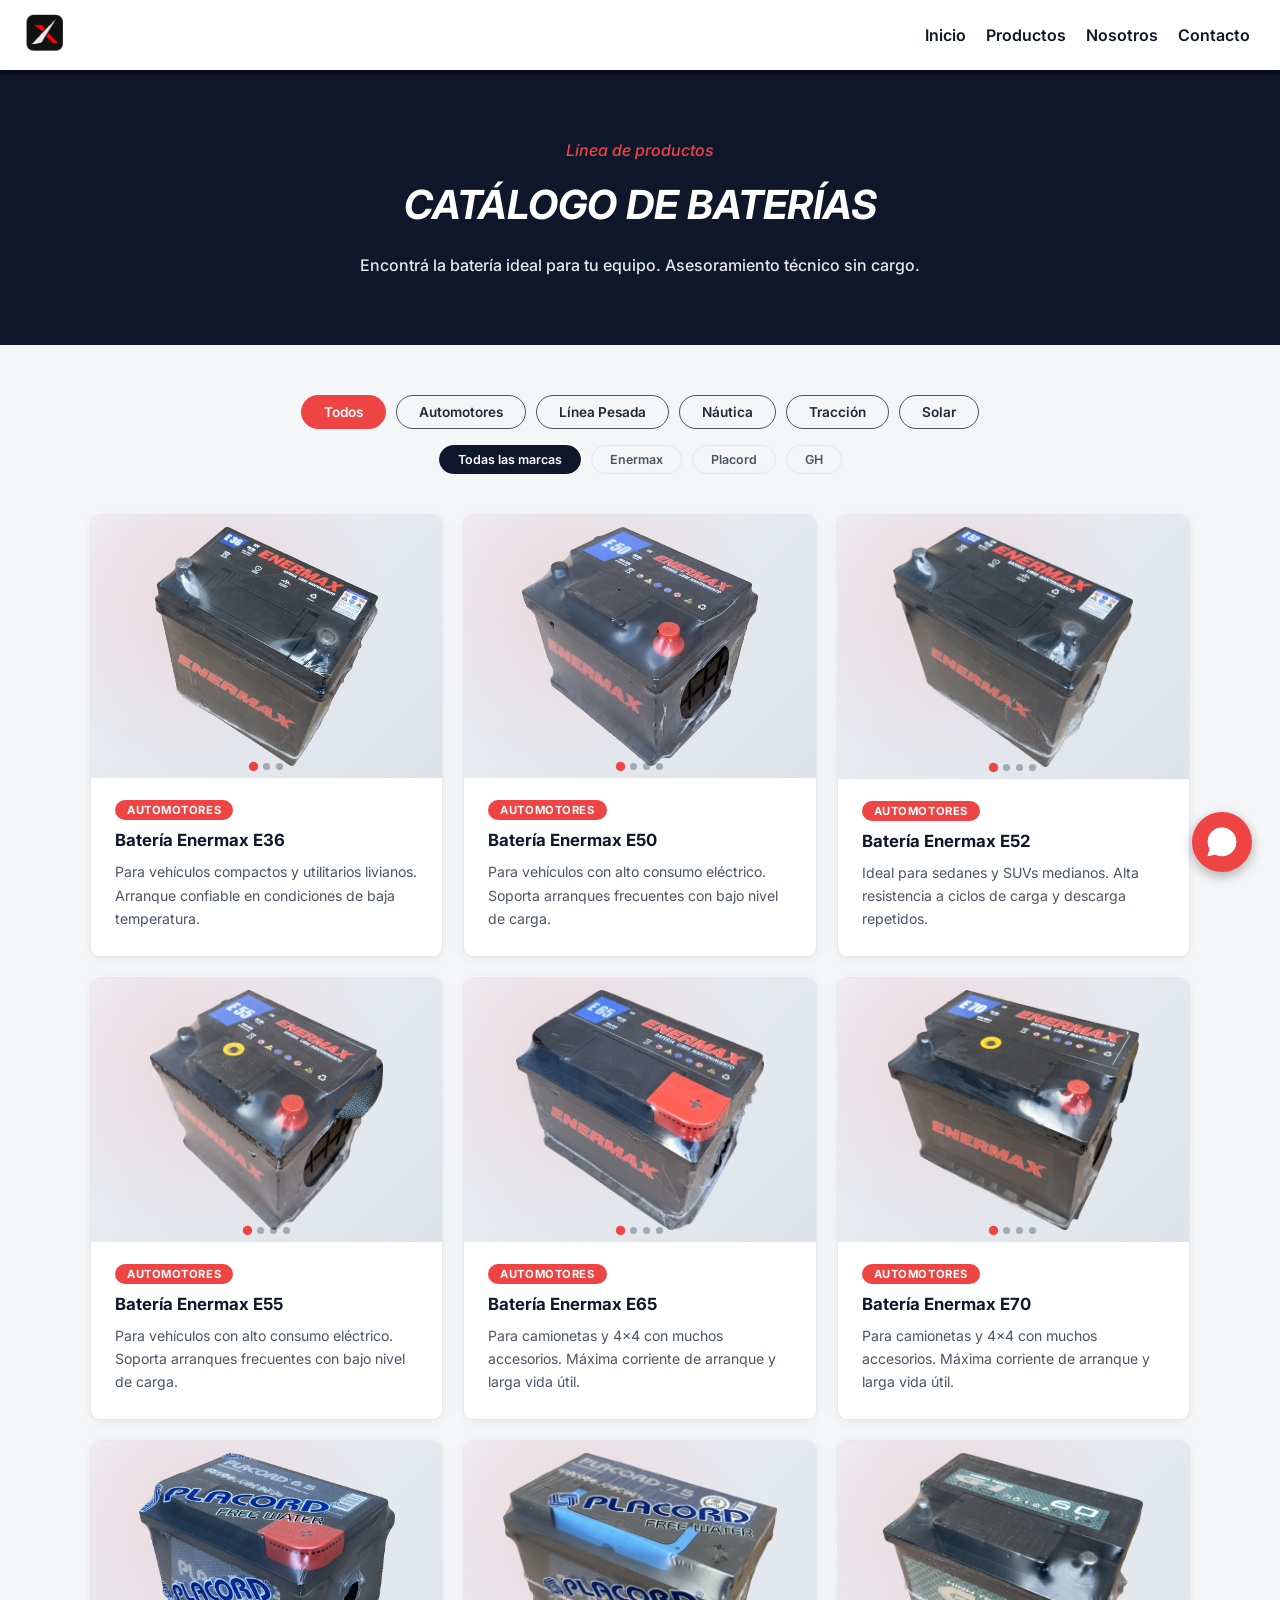
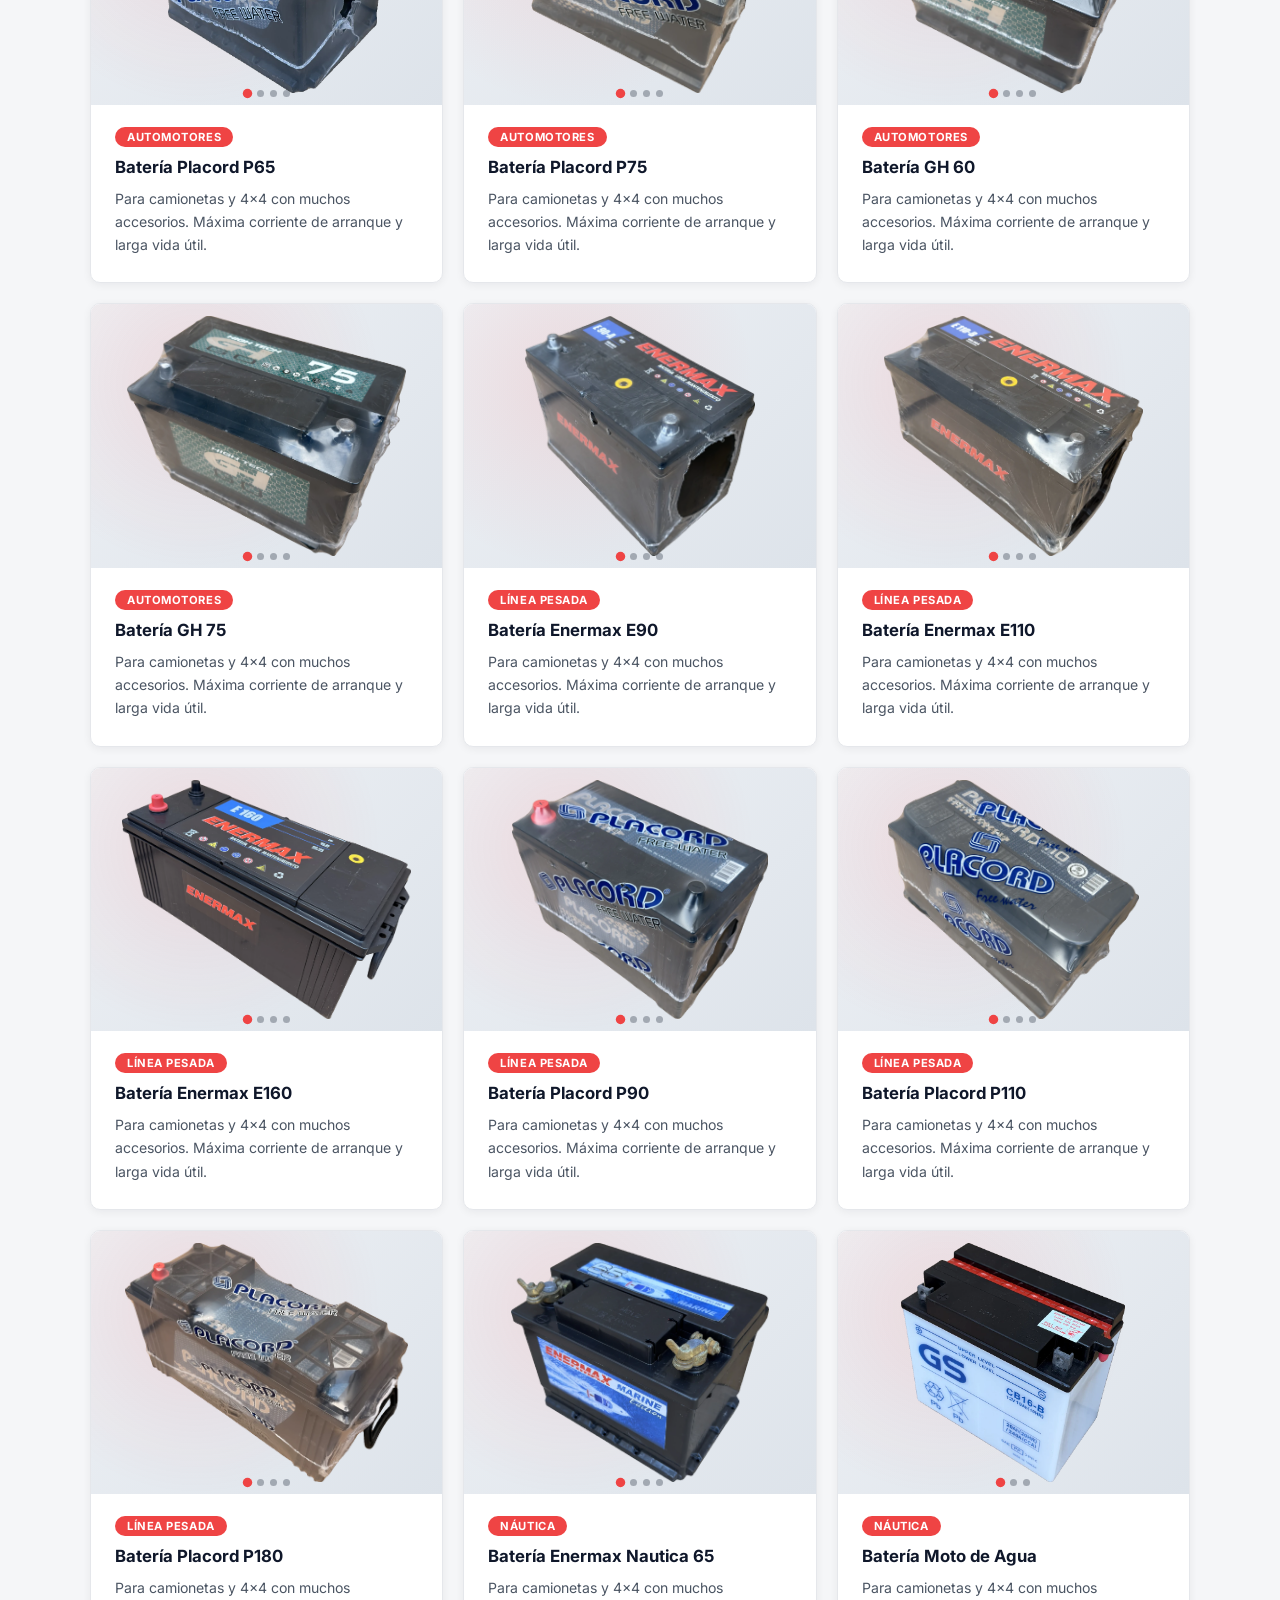
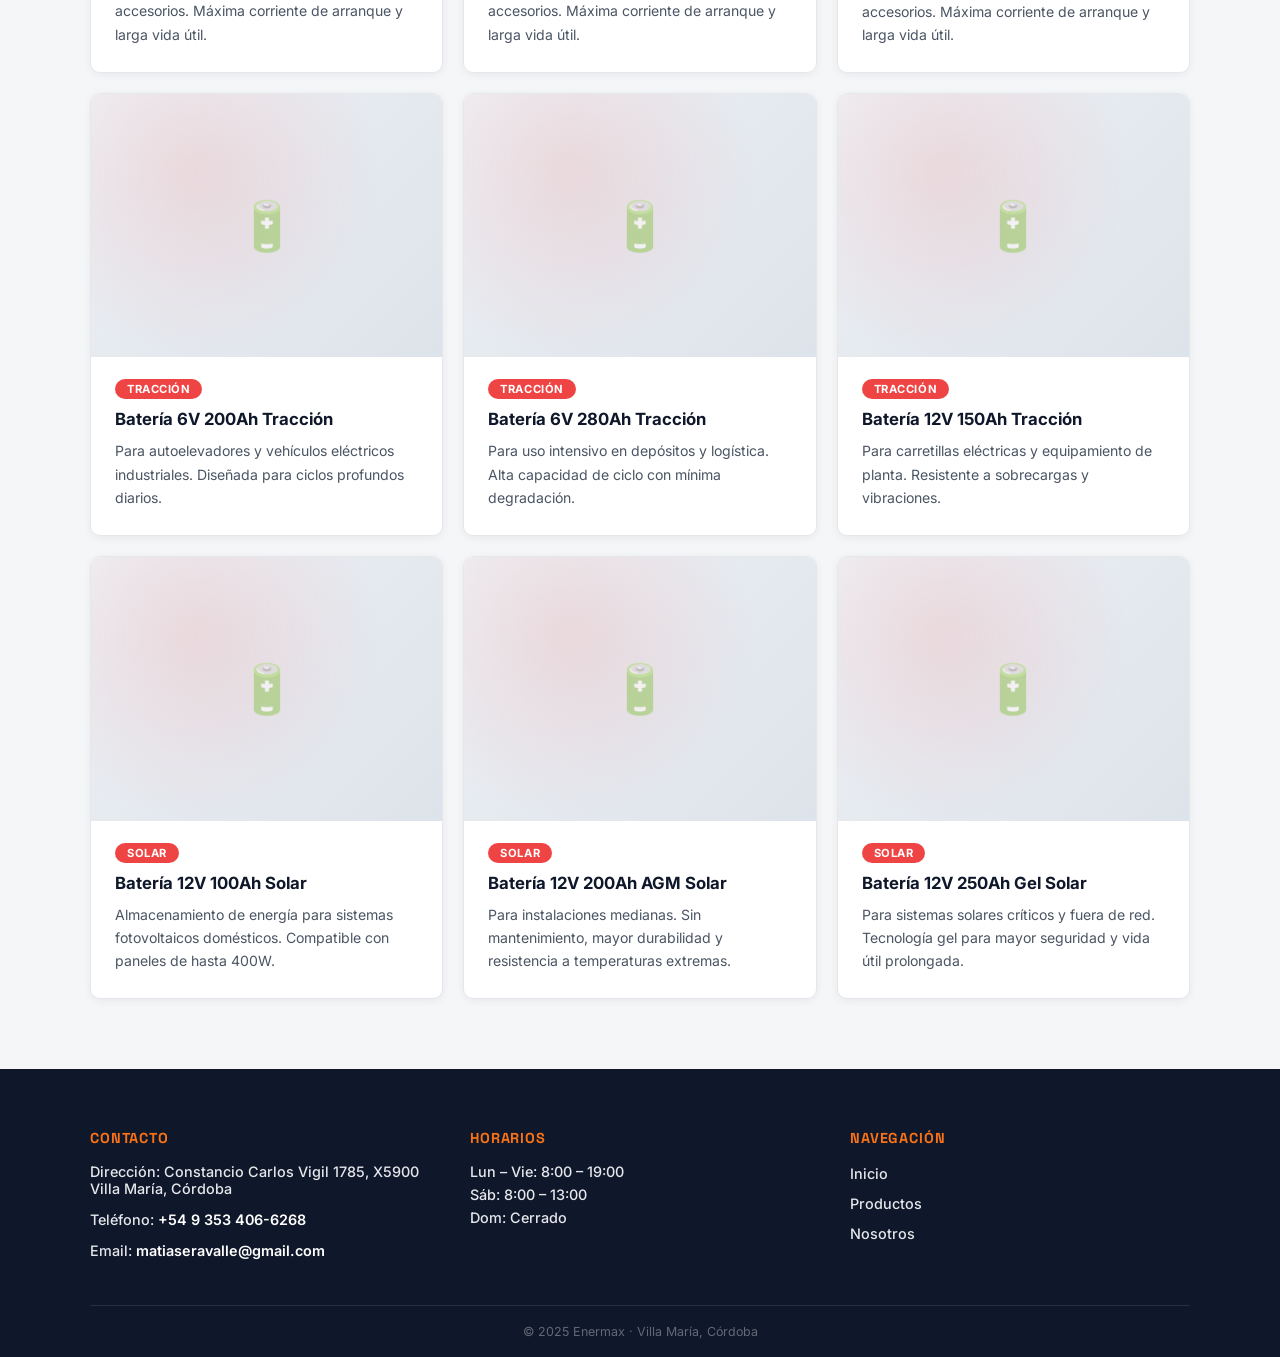
==== commit 33d145d1: "agregando fotos a los productos" ====
--- a/productos.html
+++ b/productos.html
@@ -4,7 +4,7 @@
     <meta charset="UTF-8">
     <meta name="viewport" content="width=device-width, initial-scale=1.0">
     <title>Catálogo de baterías | Enermax Villa María, Córdoba</title>
-    <meta name="description" content="Catálogo de baterías Enermax: automotores, línea pesada, motos, náutica, tracción y solar. Encontrá la batería ideal para tu equipo en Villa María, Córdoba.">
+    <meta name="description" content="Catálogo de baterías Enermax: automotores, línea pesada, náutica, tracción y solar. Encontrá la batería ideal para tu equipo en Villa María, Córdoba.">
     <link rel="canonical" href="https://www.enermax.com.ar/productos.html">
     <meta name="robots" content="index, follow">
     <meta name="author" content="Enermax">
@@ -15,18 +15,18 @@
     <meta property="og:site_name" content="Enermax">
     <meta property="og:locale" content="es_AR">
     <meta property="og:title" content="Catálogo de baterías | Enermax Villa María, Córdoba">
-    <meta property="og:description" content="Baterías para automotores, línea pesada, motos, náutica, tracción y solar. Asesoramiento técnico sin cargo.">
+    <meta property="og:description" content="Baterías para automotores, línea pesada, náutica, tracción y solar. Asesoramiento técnico sin cargo.">
     <meta property="og:url" content="https://www.enermax.com.ar/productos.html">
     <meta property="og:image" content="https://www.enermax.com.ar/imagenes/hero.webp">
 
     <!-- Twitter Cards -->
     <meta name="twitter:card" content="summary_large_image">
     <meta name="twitter:title" content="Catálogo de baterías | Enermax">
-    <meta name="twitter:description" content="Automotores, línea pesada, motos, náutica, tracción y solar.">
+    <meta name="twitter:description" content="Automotores, línea pesada, náutica, tracción y solar.">
     <meta name="twitter:image" content="https://www.enermax.com.ar/imagenes/hero.webp">
 
-    <link rel="icon" href="imagenes/battery_change_24dp_1F1F1F_FILL0_wght400_GRAD0_opsz24.png" type="image/png">
-    <link rel="apple-touch-icon" href="imagenes/battery_change_24dp_1F1F1F_FILL0_wght400_GRAD0_opsz24.png">
+    <link rel="icon" href="imagenes/logo.png" type="image/png">
+    <link rel="apple-touch-icon" href="imagenes/logo.png">
 
     <link rel="stylesheet" href="style.css">
     <link rel="stylesheet" href="productos.css">
@@ -61,7 +61,7 @@
 
     <header>
         <nav class="nav__container">
-            <a href="index.html" aria-label="Enermax - Inicio"><img src="imagenes/battery_change_24dp_1F1F1F_FILL0_wght400_GRAD0_opsz24.png" alt="Logo de Enermax" class="logo" width="48" height="48"></a>
+            <a href="index.html" aria-label="Enermax - Inicio"><img src="imagenes/logo.png" alt="Logo de Enermax" class="logo" width="48" height="48"></a>
 
             <button class="nav__toggle" id="navToggle" aria-label="Abrir menú" aria-expanded="false" aria-controls="navMenu">
                 <span class="nav__toggle-bar"></span>
@@ -93,116 +93,157 @@
                 <button class="filtro__btn active" data-cat="todos">Todos</button>
                 <button class="filtro__btn" data-cat="automotores">Automotores</button>
                 <button class="filtro__btn" data-cat="pesada">Línea Pesada</button>
-                <button class="filtro__btn" data-cat="motocicletas">Motocicletas</button>
                 <button class="filtro__btn" data-cat="nautica">Náutica</button>
                 <button class="filtro__btn" data-cat="traccion">Tracción</button>
                 <button class="filtro__btn" data-cat="solar">Solar</button>
             </div>
 
+            <div class="filtros__container filtros__container--marcas" id="marcasContainer" role="group" aria-label="Filtrar por marca" hidden></div>
+
             <div class="catalogo__grid" id="catalogoGrid">
                 <!-- Productos renderizados en HTML para indexación SEO. El JS los reemplaza para el filtrado interactivo. -->
                 <article class="prod__card" data-cat="automotores">
-                    <div class="prod__img"><span class="prod__img-icon">🔋</span></div>
-                    <div class="prod__body">
-                        <span class="prod__badge">Automotores</span>
-                        <h3 class="prod__nombre">Batería 12V 45Ah</h3>
+                    <div class="prod__img"><img src="baterias-sin-fondo/enermax%20e36%20diago.webp" alt="Batería Enermax E36" loading="lazy"></div>
+                    <div class="prod__body">
+                        <span class="prod__badge">Automotores</span>
+                        <h3 class="prod__nombre">Batería Enermax E36</h3>
                         <p class="prod__desc">Para vehículos compactos y utilitarios livianos. Arranque confiable en condiciones de baja temperatura.</p>
                     </div>
                 </article>
                 <article class="prod__card" data-cat="automotores">
-                    <div class="prod__img"><span class="prod__img-icon">🔋</span></div>
-                    <div class="prod__body">
-                        <span class="prod__badge">Automotores</span>
-                        <h3 class="prod__nombre">Batería 12V 65Ah</h3>
+                    <div class="prod__img"><img src="baterias-sin-fondo/enermax%20e50%20diago.webp" alt="Batería Enermax E50" loading="lazy"></div>
+                    <div class="prod__body">
+                        <span class="prod__badge">Automotores</span>
+                        <h3 class="prod__nombre">Batería Enermax E50</h3>
+                        <p class="prod__desc">Para vehículos con alto consumo eléctrico. Soporta arranques frecuentes con bajo nivel de carga.</p>
+                    </div>
+                </article>
+                <article class="prod__card" data-cat="automotores">
+                    <div class="prod__img"><img src="baterias-sin-fondo/enermax%2052%20diago.webp" alt="Batería Enermax E52" loading="lazy"></div>
+                    <div class="prod__body">
+                        <span class="prod__badge">Automotores</span>
+                        <h3 class="prod__nombre">Batería Enermax E52</h3>
                         <p class="prod__desc">Ideal para sedanes y SUVs medianos. Alta resistencia a ciclos de carga y descarga repetidos.</p>
                     </div>
                 </article>
                 <article class="prod__card" data-cat="automotores">
-                    <div class="prod__img"><span class="prod__img-icon">🔋</span></div>
-                    <div class="prod__body">
-                        <span class="prod__badge">Automotores</span>
-                        <h3 class="prod__nombre">Batería 12V 75Ah</h3>
+                    <div class="prod__img"><img src="baterias-sin-fondo/enermax%20e55%20diago.webp" alt="Batería Enermax E55" loading="lazy"></div>
+                    <div class="prod__body">
+                        <span class="prod__badge">Automotores</span>
+                        <h3 class="prod__nombre">Batería Enermax E55</h3>
                         <p class="prod__desc">Para vehículos con alto consumo eléctrico. Soporta arranques frecuentes con bajo nivel de carga.</p>
                     </div>
                 </article>
                 <article class="prod__card" data-cat="automotores">
-                    <div class="prod__img"><span class="prod__img-icon">🔋</span></div>
-                    <div class="prod__body">
-                        <span class="prod__badge">Automotores</span>
-                        <h3 class="prod__nombre">Batería 12V 90Ah</h3>
-                        <p class="prod__desc">Para camionetas y 4x4 con muchos accesorios. Máxima corriente de arranque y larga vida útil.</p>
-                    </div>
-                </article>
-                <article class="prod__card" data-cat="pesada">
-                    <div class="prod__img"><span class="prod__img-icon">🔋</span></div>
-                    <div class="prod__body">
-                        <span class="prod__badge">Línea Pesada</span>
-                        <h3 class="prod__nombre">Batería 12V 150Ah</h3>
-                        <p class="prod__desc">Para camiones medianos y micros. Placa reforzada con alta resistencia a vibraciones y golpes.</p>
-                    </div>
-                </article>
-                <article class="prod__card" data-cat="pesada">
-                    <div class="prod__img"><span class="prod__img-icon">🔋</span></div>
-                    <div class="prod__body">
-                        <span class="prod__badge">Línea Pesada</span>
-                        <h3 class="prod__nombre">Batería 12V 180Ah</h3>
-                        <p class="prod__desc">Para maquinaria agrícola y vehículos de gran porte. Rendimiento estable en ciclos de trabajo intenso.</p>
-                    </div>
-                </article>
-                <article class="prod__card" data-cat="pesada">
-                    <div class="prod__img"><span class="prod__img-icon">🔋</span></div>
-                    <div class="prod__body">
-                        <span class="prod__badge">Línea Pesada</span>
-                        <h3 class="prod__nombre">Batería 12V 220Ah</h3>
-                        <p class="prod__desc">Para camiones de larga distancia y equipos de construcción. Máxima capacidad de arranque en frío.</p>
-                    </div>
-                </article>
-                <article class="prod__card" data-cat="motocicletas">
-                    <div class="prod__img"><span class="prod__img-icon">🔋</span></div>
-                    <div class="prod__body">
-                        <span class="prod__badge">Motocicletas</span>
-                        <h3 class="prod__nombre">Batería 12V 5Ah</h3>
-                        <p class="prod__desc">Para motos de baja cilindrada y scooters. Diseño compacto, liviano y libre de mantenimiento.</p>
-                    </div>
-                </article>
-                <article class="prod__card" data-cat="motocicletas">
-                    <div class="prod__img"><span class="prod__img-icon">🔋</span></div>
-                    <div class="prod__body">
-                        <span class="prod__badge">Motocicletas</span>
-                        <h3 class="prod__nombre">Batería 12V 9Ah</h3>
-                        <p class="prod__desc">Para motos medianas y enduro. Tecnología MF sin relleno de agua con larga vida útil.</p>
-                    </div>
-                </article>
-                <article class="prod__card" data-cat="motocicletas">
-                    <div class="prod__img"><span class="prod__img-icon">🔋</span></div>
-                    <div class="prod__body">
-                        <span class="prod__badge">Motocicletas</span>
-                        <h3 class="prod__nombre">Batería 12V 14Ah</h3>
-                        <p class="prod__desc">Para motos de alta cilindrada y custom. Alta corriente de arranque para motores de gran porte.</p>
+                    <div class="prod__img"><img src="baterias-sin-fondo/enermax%2065%20diago.webp" alt="Batería Enermax E65" loading="lazy"></div>
+                    <div class="prod__body">
+                        <span class="prod__badge">Automotores</span>
+                        <h3 class="prod__nombre">Batería Enermax E65</h3>
+                        <p class="prod__desc">Para camionetas y 4x4 con muchos accesorios. Máxima corriente de arranque y larga vida útil.</p>
+                    </div>
+                </article>
+                <article class="prod__card" data-cat="automotores">
+                    <div class="prod__img"><img src="baterias-sin-fondo/enermax%2070%20diago.webp" alt="Batería Enermax E70" loading="lazy"></div>
+                    <div class="prod__body">
+                        <span class="prod__badge">Automotores</span>
+                        <h3 class="prod__nombre">Batería Enermax E70</h3>
+                        <p class="prod__desc">Para camionetas y 4x4 con muchos accesorios. Máxima corriente de arranque y larga vida útil.</p>
+                    </div>
+                </article>
+                <article class="prod__card" data-cat="automotores">
+                    <div class="prod__img"><img src="baterias-sin-fondo/placord%2065%20diago.webp" alt="Batería Placord P65" loading="lazy"></div>
+                    <div class="prod__body">
+                        <span class="prod__badge">Automotores</span>
+                        <h3 class="prod__nombre">Batería Placord P65</h3>
+                        <p class="prod__desc">Para camionetas y 4x4 con muchos accesorios. Máxima corriente de arranque y larga vida útil.</p>
+                    </div>
+                </article>
+                <article class="prod__card" data-cat="automotores">
+                    <div class="prod__img"><img src="baterias-sin-fondo/placord%2075%20diago.webp" alt="Batería Placord P75" loading="lazy"></div>
+                    <div class="prod__body">
+                        <span class="prod__badge">Automotores</span>
+                        <h3 class="prod__nombre">Batería Placord P75</h3>
+                        <p class="prod__desc">Para camionetas y 4x4 con muchos accesorios. Máxima corriente de arranque y larga vida útil.</p>
+                    </div>
+                </article>
+                <article class="prod__card" data-cat="automotores">
+                    <div class="prod__img"><img src="baterias-sin-fondo/gh%2060%20diago.webp" alt="Batería GH 60" loading="lazy"></div>
+                    <div class="prod__body">
+                        <span class="prod__badge">Automotores</span>
+                        <h3 class="prod__nombre">Batería GH 60</h3>
+                        <p class="prod__desc">Para camionetas y 4x4 con muchos accesorios. Máxima corriente de arranque y larga vida útil.</p>
+                    </div>
+                </article>
+                <article class="prod__card" data-cat="automotores">
+                    <div class="prod__img"><img src="baterias-sin-fondo/gh%2075%20diago.webp" alt="Batería GH 75" loading="lazy"></div>
+                    <div class="prod__body">
+                        <span class="prod__badge">Automotores</span>
+                        <h3 class="prod__nombre">Batería GH 75</h3>
+                        <p class="prod__desc">Para camionetas y 4x4 con muchos accesorios. Máxima corriente de arranque y larga vida útil.</p>
+                    </div>
+                </article>
+                <article class="prod__card" data-cat="pesada">
+                    <div class="prod__img"><img src="baterias-sin-fondo/enermax%2090%20diago.webp" alt="Batería Enermax E90" loading="lazy"></div>
+                    <div class="prod__body">
+                        <span class="prod__badge">Línea Pesada</span>
+                        <h3 class="prod__nombre">Batería Enermax E90</h3>
+                        <p class="prod__desc">Para camionetas y 4x4 con muchos accesorios. Máxima corriente de arranque y larga vida útil.</p>
+                    </div>
+                </article>
+                <article class="prod__card" data-cat="pesada">
+                    <div class="prod__img"><img src="baterias-sin-fondo/enermax%20110%20diago.webp" alt="Batería Enermax E110" loading="lazy"></div>
+                    <div class="prod__body">
+                        <span class="prod__badge">Línea Pesada</span>
+                        <h3 class="prod__nombre">Batería Enermax E110</h3>
+                        <p class="prod__desc">Para camionetas y 4x4 con muchos accesorios. Máxima corriente de arranque y larga vida útil.</p>
+                    </div>
+                </article>
+                <article class="prod__card" data-cat="pesada">
+                    <div class="prod__img"><img src="baterias-sin-fondo/enermax%20160%20diago.webp" alt="Batería Enermax E160" loading="lazy"></div>
+                    <div class="prod__body">
+                        <span class="prod__badge">Línea Pesada</span>
+                        <h3 class="prod__nombre">Batería Enermax E160</h3>
+                        <p class="prod__desc">Para camionetas y 4x4 con muchos accesorios. Máxima corriente de arranque y larga vida útil.</p>
+                    </div>
+                </article>
+                <article class="prod__card" data-cat="pesada">
+                    <div class="prod__img"><img src="baterias-sin-fondo/placord%2090%20diago.webp" alt="Batería Placord P90" loading="lazy"></div>
+                    <div class="prod__body">
+                        <span class="prod__badge">Línea Pesada</span>
+                        <h3 class="prod__nombre">Batería Placord P90</h3>
+                        <p class="prod__desc">Para camionetas y 4x4 con muchos accesorios. Máxima corriente de arranque y larga vida útil.</p>
+                    </div>
+                </article>
+                <article class="prod__card" data-cat="pesada">
+                    <div class="prod__img"><img src="baterias-sin-fondo/placord%20110%20diago.webp" alt="Batería Placord P110" loading="lazy"></div>
+                    <div class="prod__body">
+                        <span class="prod__badge">Línea Pesada</span>
+                        <h3 class="prod__nombre">Batería Placord P110</h3>
+                        <p class="prod__desc">Para camionetas y 4x4 con muchos accesorios. Máxima corriente de arranque y larga vida útil.</p>
+                    </div>
+                </article>
+                <article class="prod__card" data-cat="pesada">
+                    <div class="prod__img"><img src="baterias-sin-fondo/placord%20180%20diago.webp" alt="Batería Placord P180" loading="lazy"></div>
+                    <div class="prod__body">
+                        <span class="prod__badge">Línea Pesada</span>
+                        <h3 class="prod__nombre">Batería Placord P180</h3>
+                        <p class="prod__desc">Para camionetas y 4x4 con muchos accesorios. Máxima corriente de arranque y larga vida útil.</p>
                     </div>
                 </article>
                 <article class="prod__card" data-cat="nautica">
-                    <div class="prod__img"><span class="prod__img-icon">🔋</span></div>
+                    <div class="prod__img"><img src="baterias-sin-fondo/nautica%2065%20diago.webp" alt="Batería Enermax Nautica 65" loading="lazy"></div>
                     <div class="prod__body">
                         <span class="prod__badge">Náutica</span>
-                        <h3 class="prod__nombre">Batería 12V 100Ah Náutica</h3>
-                        <p class="prod__desc">Para arranque y servicios en embarcaciones. Resistente a la humedad y la corrosión marina.</p>
+                        <h3 class="prod__nombre">Batería Enermax Nautica 65</h3>
+                        <p class="prod__desc">Para camionetas y 4x4 con muchos accesorios. Máxima corriente de arranque y larga vida útil.</p>
                     </div>
                 </article>
                 <article class="prod__card" data-cat="nautica">
-                    <div class="prod__img"><span class="prod__img-icon">🔋</span></div>
+                    <div class="prod__img"><img src="baterias-sin-fondo/agua%20diago.webp" alt="Batería Moto de Agua" loading="lazy"></div>
                     <div class="prod__body">
                         <span class="prod__badge">Náutica</span>
-                        <h3 class="prod__nombre">Batería 12V 120Ah Deep Cycle</h3>
-                        <p class="prod__desc">Para lanchas y veleros con equipos electrónicos a bordo. Soporta descargas profundas reiteradas.</p>
-                    </div>
-                </article>
-                <article class="prod__card" data-cat="nautica">
-                    <div class="prod__img"><span class="prod__img-icon">🔋</span></div>
-                    <div class="prod__body">
-                        <span class="prod__badge">Náutica</span>
-                        <h3 class="prod__nombre">Batería 12V 150Ah Gel Náutica</h3>
-                        <p class="prod__desc">Para uso intensivo en embarcaciones. Sin riesgo de derrame, ideal para instalaciones cerradas.</p>
+                        <h3 class="prod__nombre">Batería Moto de Agua</h3>
+                        <p class="prod__desc">Para camionetas y 4x4 con muchos accesorios. Máxima corriente de arranque y larga vida útil.</p>
                     </div>
                 </article>
                 <article class="prod__card" data-cat="traccion">
--- a/style.css
+++ b/style.css
@@ -11,6 +11,10 @@
 
 html {
     overflow-x: hidden;
+    scroll-behavior: smooth;
+    /* Compensa el header fijo (70px) al saltar a una sección con #ancla,
+       para que el título no quede tapado. */
+    scroll-padding-top: 80px;
 }
 
 /* Oculto visualmente pero accesible para lectores de pantalla y SEO */
@@ -27,7 +31,6 @@
 }
 
 * {
-    scroll-behavior: smooth;
     box-sizing: border-box;
 }
 
@@ -59,7 +62,7 @@
 }
 
 .logo {
-    height: 40px;
+    height: 50px;
     width: auto;
     display: block;
 }
@@ -165,6 +168,10 @@
     margin: 0;
     font-size: 3.5em;
     color: var(--color-fondo);
+    text-transform: uppercase;
+    font-style: italic;
+    font-weight: bolder;
+    margin-bottom: -10px;
 }
 
 .hero__subtitulo {
@@ -176,8 +183,9 @@
 
 .hero__p {
     color: var(--color-claro);
-    text-align: justify;
-    margin: 0;
+    text-align: left;
+    margin: 0;
+    line-height: 1.6;
 }
 
 .btn__container {
@@ -190,6 +198,13 @@
     padding: 12px 30px;
     margin: 0;
     margin-top: 20px;
+    display: inline-block;
+    text-align: center;
+    text-decoration: none;
+    font: inherit;
+    font-weight: 600;
+    cursor: pointer;
+    transition: all 0.15s ease-in;
 }
 
 #btn__baterias {
@@ -241,14 +256,17 @@
 }
 
 .grid__categorias {
-    display: grid;
-    grid-template-columns: repeat(3, 1fr);
+    display: flex;
+    flex-wrap: wrap;
+    justify-content: center;
     gap: 20px;
     max-width: 1000px;
     margin: 0 auto;
 }
 
 .cat__item {
+    flex: 1 1 280px;
+    max-width: 320px;
     display: flex;
     flex-direction: column;
     justify-content: center;
@@ -311,6 +329,10 @@
     box-shadow: 0 0 20px 1px #0009;
 }
 
+.about__content {
+    max-width: 560px; /* mejora la legibilidad: evita líneas demasiado largas */
+}
+
 .about__section h2 {
     font-family: "Space Grotesk", sans-serif;
     color: var(--color-acento);
@@ -319,7 +341,8 @@
 .about__section p {
     color: var(--color-terciario);
     font-weight: 500;
-    text-align: justify;
+    text-align: left;
+    line-height: 1.7;
     padding-right: 20px;
 }
 
@@ -563,7 +586,6 @@
     }
 
     .grid__categorias {
-        grid-template-columns: repeat(2, 1fr);
         gap: 15px;
     }
 
@@ -610,8 +632,8 @@
         font-size: 1.1em;
     }
 
-    .grid__categorias {
-        grid-template-columns: 1fr;
+    .cat__item {
+        flex-basis: 100%;
     }
 
     .cat__title {
--- a/productos.css
+++ b/productos.css
@@ -100,6 +100,30 @@
     transform: translateY(0);
 }
 
+/* Fila secundaria: filtro por marca. Se muestra bajo la de tipos y solo
+   aparece cuando la categoría tiene 2+ marcas (lo maneja el JS). */
+.filtros__container--marcas {
+    margin-top: -24px; /* acerca la fila de marcas a la de tipos */
+}
+
+.filtros__container--marcas[hidden] {
+    display: none;
+}
+
+.filtro__btn--marca {
+    padding: 6px 18px;
+    font-size: 0.78rem;
+    border-color: var(--color-claro);
+    color: var(--color-secundario);
+}
+
+.filtro__btn--marca:hover,
+.filtro__btn--marca.active {
+    background-color: var(--color-terciario);
+    border-color: var(--color-terciario);
+    color: #fff;
+}
+
 /* === Grid de productos === */
 .catalogo__grid {
     display: grid;
@@ -164,12 +188,117 @@
 .prod__img img {
     width: 100%;
     height: 100%;
-    object-fit: cover;
+    object-fit: contain;
+    padding: 12px;
     transition: transform 0.4s ease;
 }
 
-.prod__card:hover .prod__img img {
+/* Solo la imagen única (hija directa) hace zoom al hover;
+   las del carrusel se controlan aparte. */
+.prod__card:hover .prod__img > img {
     transform: scale(1.05);
+}
+
+/* === Carrusel de imágenes por producto === */
+.carrusel {
+    position: relative;
+    width: 100%;
+    height: 100%;
+    overflow: hidden;
+}
+
+.carrusel__track {
+    display: flex;
+    width: 100%;
+    height: 100%;
+    transition: transform 0.4s ease;
+}
+
+.carrusel__slide {
+    flex: 0 0 100%;
+    width: 100%;
+    height: 100%;
+    display: flex;
+    align-items: center;
+    justify-content: center;
+}
+
+.carrusel__slide img {
+    padding: 12px;
+}
+
+.carrusel__flecha {
+    position: absolute;
+    top: 50%;
+    transform: translateY(-50%);
+    width: 34px;
+    height: 34px;
+    border: none;
+    border-radius: 50%;
+    background-color: rgba(255, 255, 255, 0.9);
+    color: var(--color-terciario);
+    font-size: 1.5rem;
+    line-height: 1;
+    cursor: pointer;
+    display: flex;
+    align-items: center;
+    justify-content: center;
+    z-index: 2;
+    opacity: 0;
+    box-shadow: 0 2px 6px rgba(0, 0, 0, 0.18);
+    transition: opacity 0.2s ease, background-color 0.2s ease, color 0.2s ease;
+}
+
+.prod__img:hover .carrusel__flecha,
+.modal__img .carrusel__flecha {
+    opacity: 1;
+}
+
+.carrusel__flecha:hover {
+    background-color: var(--color-resalto);
+    color: #fff;
+}
+
+.carrusel__flecha--prev {
+    left: 8px;
+}
+
+.carrusel__flecha--next {
+    right: 8px;
+}
+
+.carrusel__puntos {
+    position: absolute;
+    bottom: 8px;
+    left: 0;
+    right: 0;
+    display: flex;
+    justify-content: center;
+    gap: 6px;
+    z-index: 2;
+}
+
+.carrusel__punto {
+    width: 7px;
+    height: 7px;
+    padding: 0;
+    border: none;
+    border-radius: 50%;
+    background-color: rgba(15, 23, 42, 0.3);
+    cursor: pointer;
+    transition: background-color 0.2s ease, transform 0.2s ease;
+}
+
+.carrusel__punto.active {
+    background-color: var(--color-resalto);
+    transform: scale(1.35);
+}
+
+/* En pantallas táctiles las flechas se muestran siempre */
+@media (hover: none) {
+    .carrusel__flecha {
+        opacity: 1;
+    }
 }
 
 .prod__img-icon {
@@ -311,19 +440,39 @@
     position: absolute;
     top: 12px;
     right: 12px;
+    z-index: 3;
     width: 36px;
     height: 36px;
     border: none;
     border-radius: 50%;
     background-color: rgba(255, 255, 255, 0.85);
     color: var(--color-terciario);
-    font-size: 1.6rem;
-    line-height: 1;
+    /* La X se dibuja con las barras de abajo, no con el glifo &times;,
+       para que quede perfectamente centrada al rotar en el hover. */
+    font-size: 0;
     cursor: pointer;
-    display: flex;
-    align-items: center;
-    justify-content: center;
-    transition: background-color 0.2s ease, transform 0.2s ease;
+    transition: background-color 0.2s ease, color 0.2s ease, transform 0.2s ease;
+}
+
+/* Dos barras cruzadas, centradas de forma exacta */
+.modal__close::before,
+.modal__close::after {
+    content: "";
+    position: absolute;
+    top: 50%;
+    left: 50%;
+    width: 16px;
+    height: 2px;
+    border-radius: 2px;
+    background-color: currentColor;
+}
+
+.modal__close::before {
+    transform: translate(-50%, -50%) rotate(45deg);
+}
+
+.modal__close::after {
+    transform: translate(-50%, -50%) rotate(-45deg);
 }
 
 .modal__close:hover {
@@ -347,7 +496,8 @@
 .modal__img img {
     width: 100%;
     height: 100%;
-    object-fit: cover;
+    object-fit: contain;
+    padding: 14px;
 }
 
 .modal__img .prod__img-icon {
@@ -419,7 +569,10 @@
     .modal,
     .modal__overlay,
     .modal__close,
-    .modal__wsp {
+    .modal__wsp,
+    .carrusel__track,
+    .carrusel__flecha,
+    .carrusel__punto {
         transition: none;
     }
 }
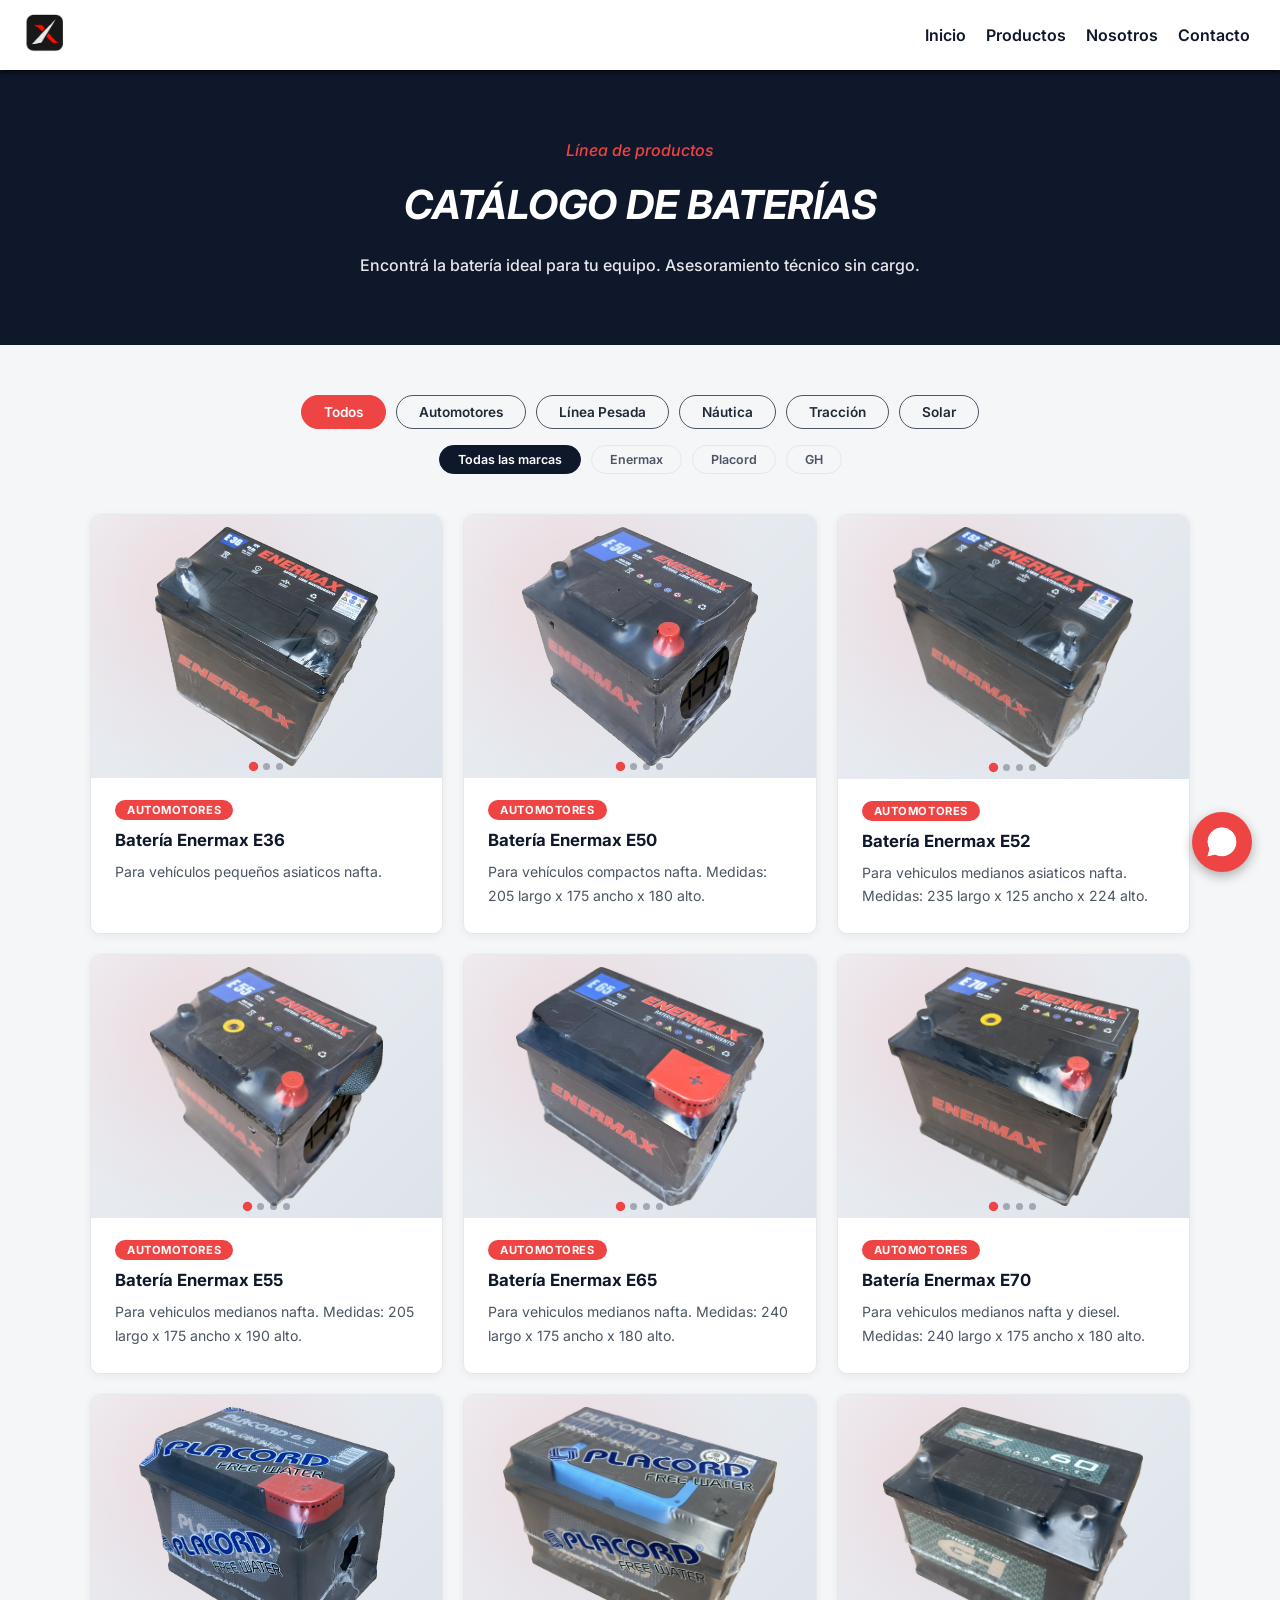
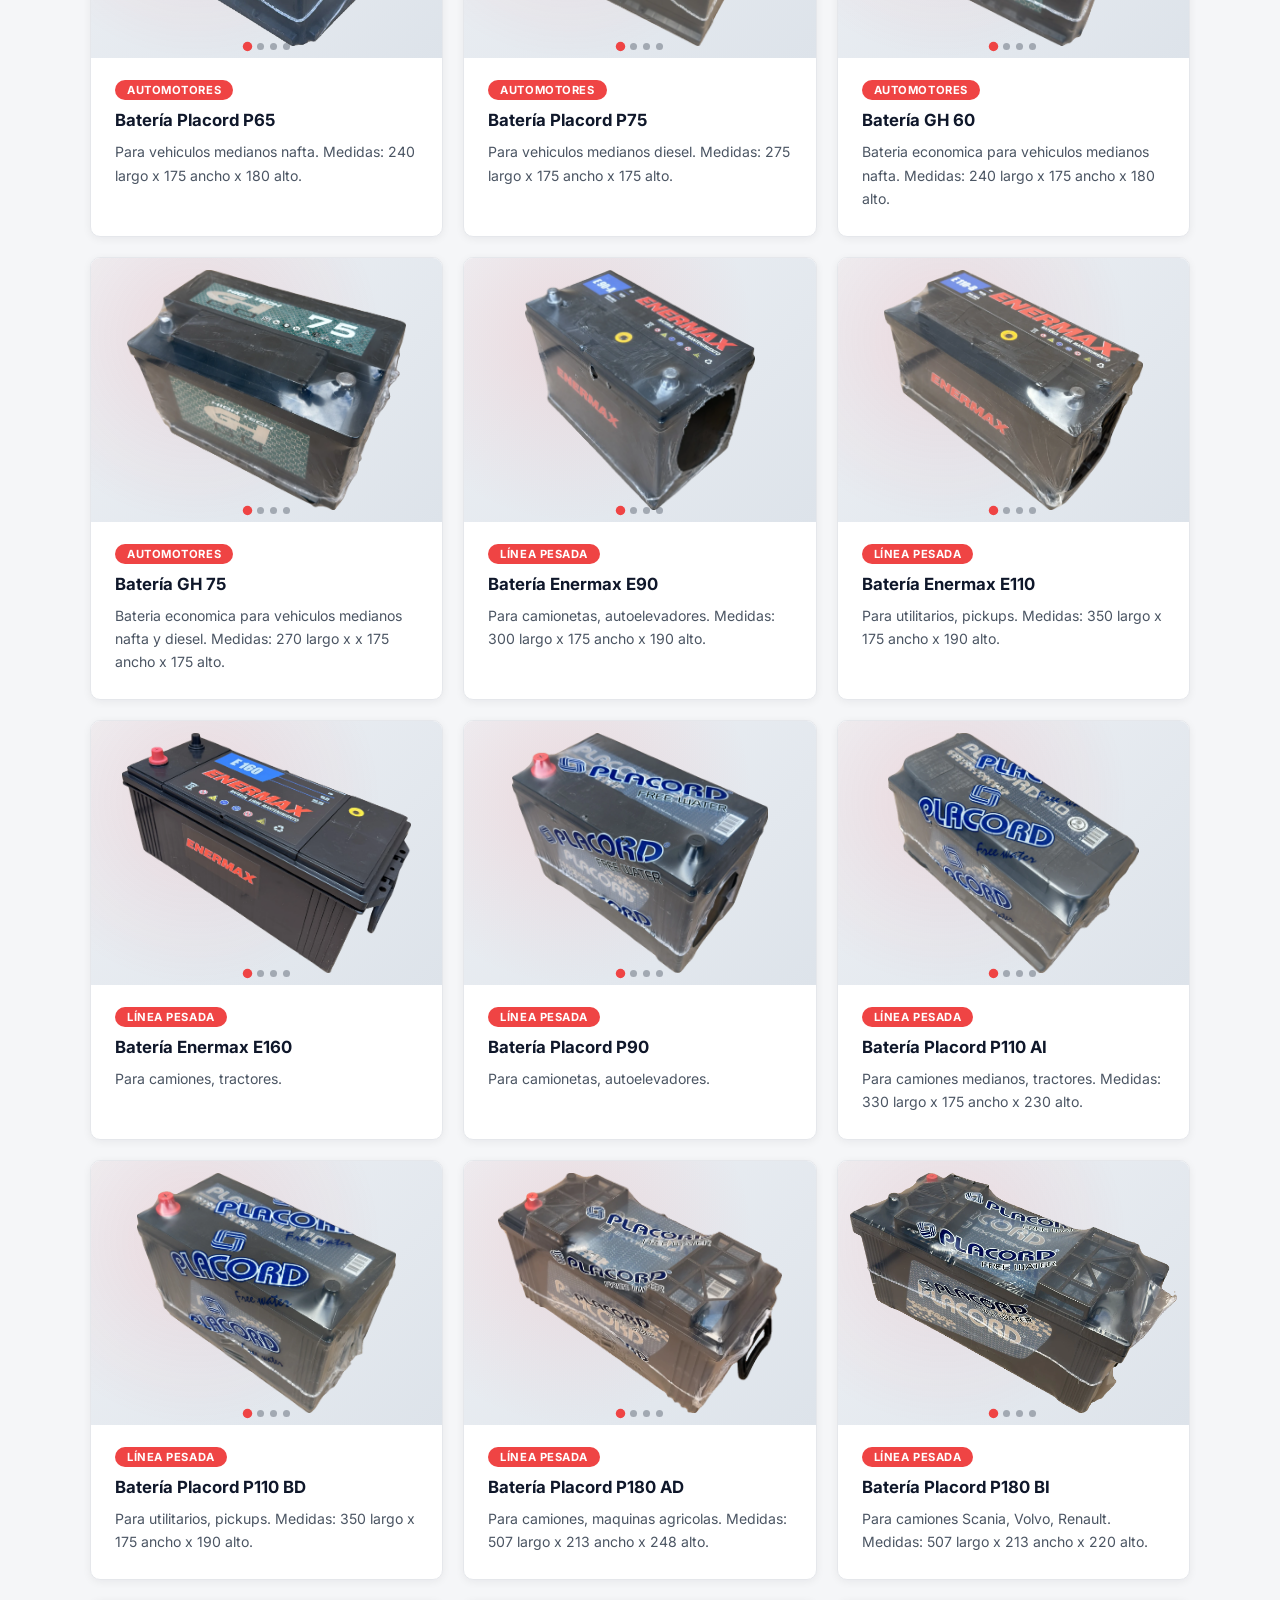
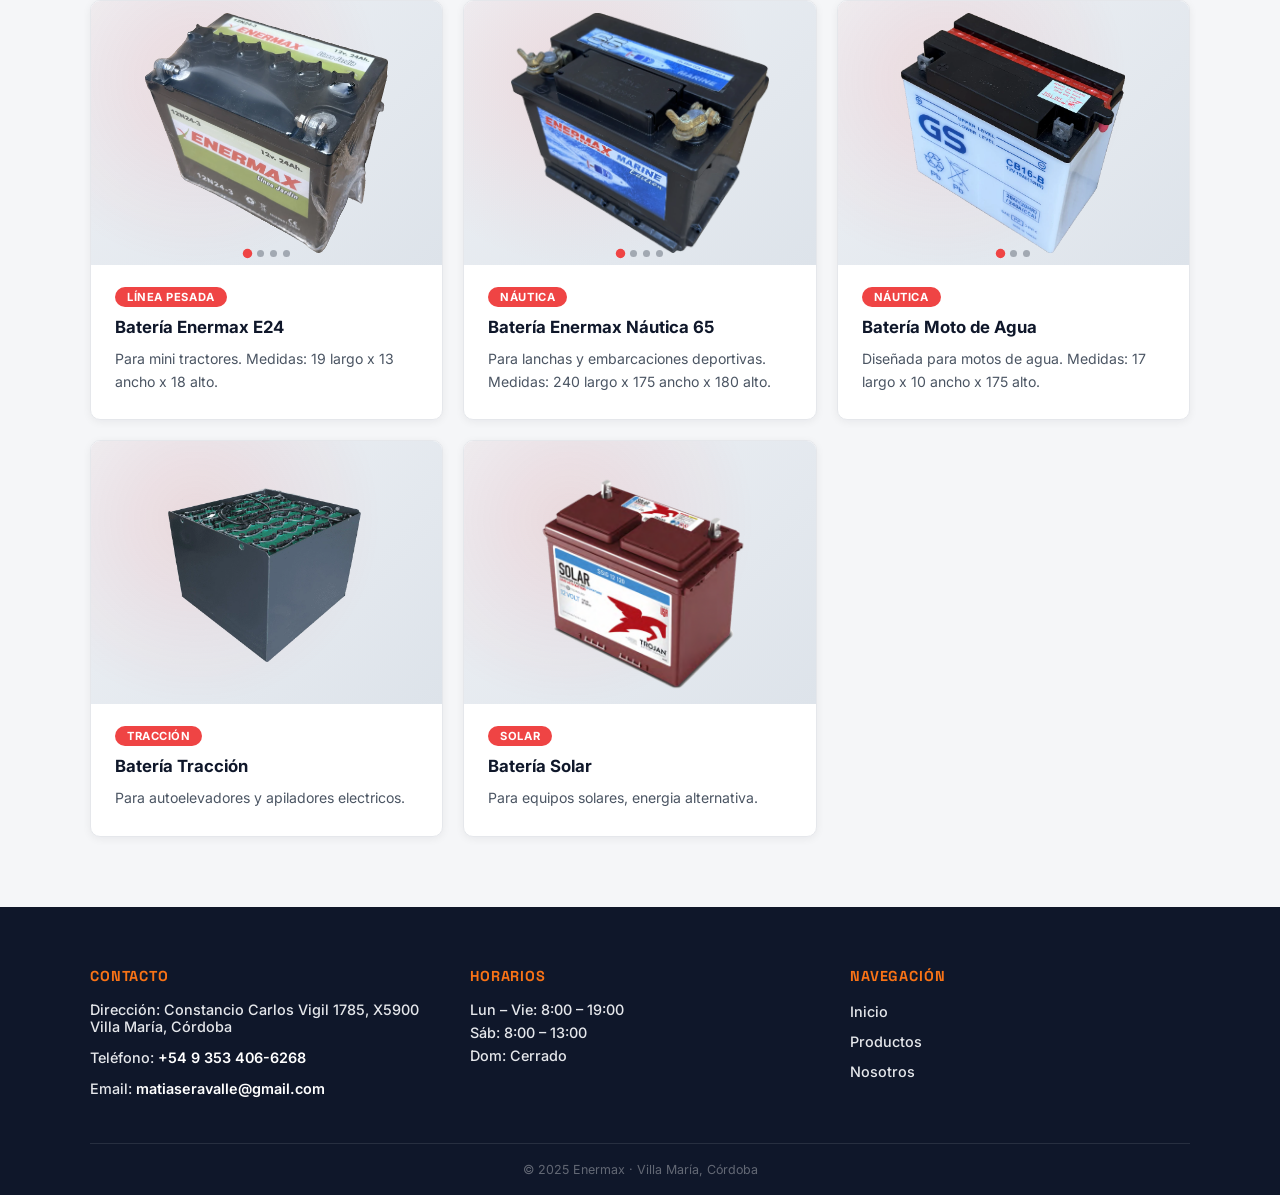
==== commit 03e6938b: "agregando ultimas fotos" ====
--- a/productos.html
+++ b/productos.html
@@ -25,8 +25,8 @@
     <meta name="twitter:description" content="Automotores, línea pesada, náutica, tracción y solar.">
     <meta name="twitter:image" content="https://www.enermax.com.ar/imagenes/hero.webp">
 
-    <link rel="icon" href="imagenes/logo.png" type="image/png">
-    <link rel="apple-touch-icon" href="imagenes/logo.png">
+    <link rel="icon" href="imagenes/logo.webp" type="image/webp">
+    <link rel="apple-touch-icon" href="imagenes/apple-touch-icon.png">
 
     <link rel="stylesheet" href="style.css">
     <link rel="stylesheet" href="productos.css">
@@ -61,7 +61,7 @@
 
     <header>
         <nav class="nav__container">
-            <a href="index.html" aria-label="Enermax - Inicio"><img src="imagenes/logo.png" alt="Logo de Enermax" class="logo" width="48" height="48"></a>
+            <a href="index.html" aria-label="Enermax - Inicio"><img src="imagenes/logo.webp" alt="Logo de Enermax" class="logo" width="48" height="48"></a>
 
             <button class="nav__toggle" id="navToggle" aria-label="Abrir menú" aria-expanded="false" aria-controls="navMenu">
                 <span class="nav__toggle-bar"></span>
@@ -73,7 +73,7 @@
                 <li class="link"><a href="index.html">Inicio</a></li>
                 <li class="link"><a href="#catalogo">Productos</a></li>
                 <li class="link"><a href="index.html#about">Nosotros</a></li>
-                <li class="link"><a href="index.html#contacto">Contacto</a></li>
+                <li class="link"><a href="#contacto">Contacto</a></li>
             </ul>
         </nav>
     </header>
@@ -131,7 +131,7 @@
                     <div class="prod__body">
                         <span class="prod__badge">Automotores</span>
                         <h3 class="prod__nombre">Batería Enermax E55</h3>
-                        <p class="prod__desc">Para vehículos con alto consumo eléctrico. Soporta arranques frecuentes con bajo nivel de carga.</p>
+                        <p class="prod__desc">Ideal para autos medianos con equipamiento eléctrico completo. Arranque estable durante todo el año.</p>
                     </div>
                 </article>
                 <article class="prod__card" data-cat="automotores">
@@ -147,7 +147,7 @@
                     <div class="prod__body">
                         <span class="prod__badge">Automotores</span>
                         <h3 class="prod__nombre">Batería Enermax E70</h3>
-                        <p class="prod__desc">Para camionetas y 4x4 con muchos accesorios. Máxima corriente de arranque y larga vida útil.</p>
+                        <p class="prod__desc">Para camionetas, pick-ups y vehículos diésel. Gran potencia de arranque en cualquier clima.</p>
                     </div>
                 </article>
                 <article class="prod__card" data-cat="automotores">
@@ -155,7 +155,7 @@
                     <div class="prod__body">
                         <span class="prod__badge">Automotores</span>
                         <h3 class="prod__nombre">Batería Placord P65</h3>
-                        <p class="prod__desc">Para camionetas y 4x4 con muchos accesorios. Máxima corriente de arranque y larga vida útil.</p>
+                        <p class="prod__desc">Para autos medianos y camionetas livianas. Equilibrio entre potencia de arranque y durabilidad.</p>
                     </div>
                 </article>
                 <article class="prod__card" data-cat="automotores">
@@ -163,7 +163,7 @@
                     <div class="prod__body">
                         <span class="prod__badge">Automotores</span>
                         <h3 class="prod__nombre">Batería Placord P75</h3>
-                        <p class="prod__desc">Para camionetas y 4x4 con muchos accesorios. Máxima corriente de arranque y larga vida útil.</p>
+                        <p class="prod__desc">Para camionetas y vehículos diésel livianos. Placas reforzadas para una mayor vida útil.</p>
                     </div>
                 </article>
                 <article class="prod__card" data-cat="automotores">
@@ -171,7 +171,7 @@
                     <div class="prod__body">
                         <span class="prod__badge">Automotores</span>
                         <h3 class="prod__nombre">Batería GH 60</h3>
-                        <p class="prod__desc">Para camionetas y 4x4 con muchos accesorios. Máxima corriente de arranque y larga vida útil.</p>
+                        <p class="prod__desc">Para autos compactos y medianos de uso diario. Opción confiable con excelente relación precio-calidad.</p>
                     </div>
                 </article>
                 <article class="prod__card" data-cat="automotores">
@@ -179,7 +179,7 @@
                     <div class="prod__body">
                         <span class="prod__badge">Automotores</span>
                         <h3 class="prod__nombre">Batería GH 75</h3>
-                        <p class="prod__desc">Para camionetas y 4x4 con muchos accesorios. Máxima corriente de arranque y larga vida útil.</p>
+                        <p class="prod__desc">Para camionetas y utilitarios de trabajo. Arranque firme y buena reserva de capacidad.</p>
                     </div>
                 </article>
                 <article class="prod__card" data-cat="pesada">
@@ -187,7 +187,7 @@
                     <div class="prod__body">
                         <span class="prod__badge">Línea Pesada</span>
                         <h3 class="prod__nombre">Batería Enermax E90</h3>
-                        <p class="prod__desc">Para camionetas y 4x4 con muchos accesorios. Máxima corriente de arranque y larga vida útil.</p>
+                        <p class="prod__desc">Para camiones livianos y utilitarios de trabajo. Gran reserva de capacidad para jornadas exigentes.</p>
                     </div>
                 </article>
                 <article class="prod__card" data-cat="pesada">
@@ -195,7 +195,7 @@
                     <div class="prod__body">
                         <span class="prod__badge">Línea Pesada</span>
                         <h3 class="prod__nombre">Batería Enermax E110</h3>
-                        <p class="prod__desc">Para camionetas y 4x4 con muchos accesorios. Máxima corriente de arranque y larga vida útil.</p>
+                        <p class="prod__desc">Para camiones y colectivos. Alta corriente de arranque para motores diésel de gran cilindrada.</p>
                     </div>
                 </article>
                 <article class="prod__card" data-cat="pesada">
@@ -203,7 +203,7 @@
                     <div class="prod__body">
                         <span class="prod__badge">Línea Pesada</span>
                         <h3 class="prod__nombre">Batería Enermax E160</h3>
-                        <p class="prod__desc">Para camionetas y 4x4 con muchos accesorios. Máxima corriente de arranque y larga vida útil.</p>
+                        <p class="prod__desc">Para camiones pesados y maquinaria agrícola. Máxima capacidad y resistencia a vibraciones.</p>
                     </div>
                 </article>
                 <article class="prod__card" data-cat="pesada">
@@ -211,7 +211,7 @@
                     <div class="prod__body">
                         <span class="prod__badge">Línea Pesada</span>
                         <h3 class="prod__nombre">Batería Placord P90</h3>
-                        <p class="prod__desc">Para camionetas y 4x4 con muchos accesorios. Máxima corriente de arranque y larga vida útil.</p>
+                        <p class="prod__desc">Para utilitarios y camiones livianos. Rendimiento estable en uso intensivo diario.</p>
                     </div>
                 </article>
                 <article class="prod__card" data-cat="pesada">
@@ -219,7 +219,7 @@
                     <div class="prod__body">
                         <span class="prod__badge">Línea Pesada</span>
                         <h3 class="prod__nombre">Batería Placord P110</h3>
-                        <p class="prod__desc">Para camionetas y 4x4 con muchos accesorios. Máxima corriente de arranque y larga vida útil.</p>
+                        <p class="prod__desc">Para transporte de carga y colectivos. Arranque seguro en motores diésel exigentes.</p>
                     </div>
                 </article>
                 <article class="prod__card" data-cat="pesada">
@@ -227,15 +227,15 @@
                     <div class="prod__body">
                         <span class="prod__badge">Línea Pesada</span>
                         <h3 class="prod__nombre">Batería Placord P180</h3>
-                        <p class="prod__desc">Para camionetas y 4x4 con muchos accesorios. Máxima corriente de arranque y larga vida útil.</p>
+                        <p class="prod__desc">Para maquinaria vial y agrícola de gran porte. Construcción reforzada para trabajo continuo.</p>
                     </div>
                 </article>
                 <article class="prod__card" data-cat="nautica">
-                    <div class="prod__img"><img src="baterias-sin-fondo/nautica%2065%20diago.webp" alt="Batería Enermax Nautica 65" loading="lazy"></div>
+                    <div class="prod__img"><img src="baterias-sin-fondo/nautica%2065%20diago.webp" alt="Batería Enermax Náutica 65" loading="lazy"></div>
                     <div class="prod__body">
                         <span class="prod__badge">Náutica</span>
-                        <h3 class="prod__nombre">Batería Enermax Nautica 65</h3>
-                        <p class="prod__desc">Para camionetas y 4x4 con muchos accesorios. Máxima corriente de arranque y larga vida útil.</p>
+                        <h3 class="prod__nombre">Batería Enermax Náutica 65</h3>
+                        <p class="prod__desc">Para lanchas y embarcaciones deportivas. Resistente al oleaje y a las descargas profundas.</p>
                     </div>
                 </article>
                 <article class="prod__card" data-cat="nautica">
@@ -243,7 +243,7 @@
                     <div class="prod__body">
                         <span class="prod__badge">Náutica</span>
                         <h3 class="prod__nombre">Batería Moto de Agua</h3>
-                        <p class="prod__desc">Para camionetas y 4x4 con muchos accesorios. Máxima corriente de arranque y larga vida útil.</p>
+                        <p class="prod__desc">Diseñada para motos de agua. Compacta, sellada y resistente a la humedad y las vibraciones.</p>
                     </div>
                 </article>
                 <article class="prod__card" data-cat="traccion">
